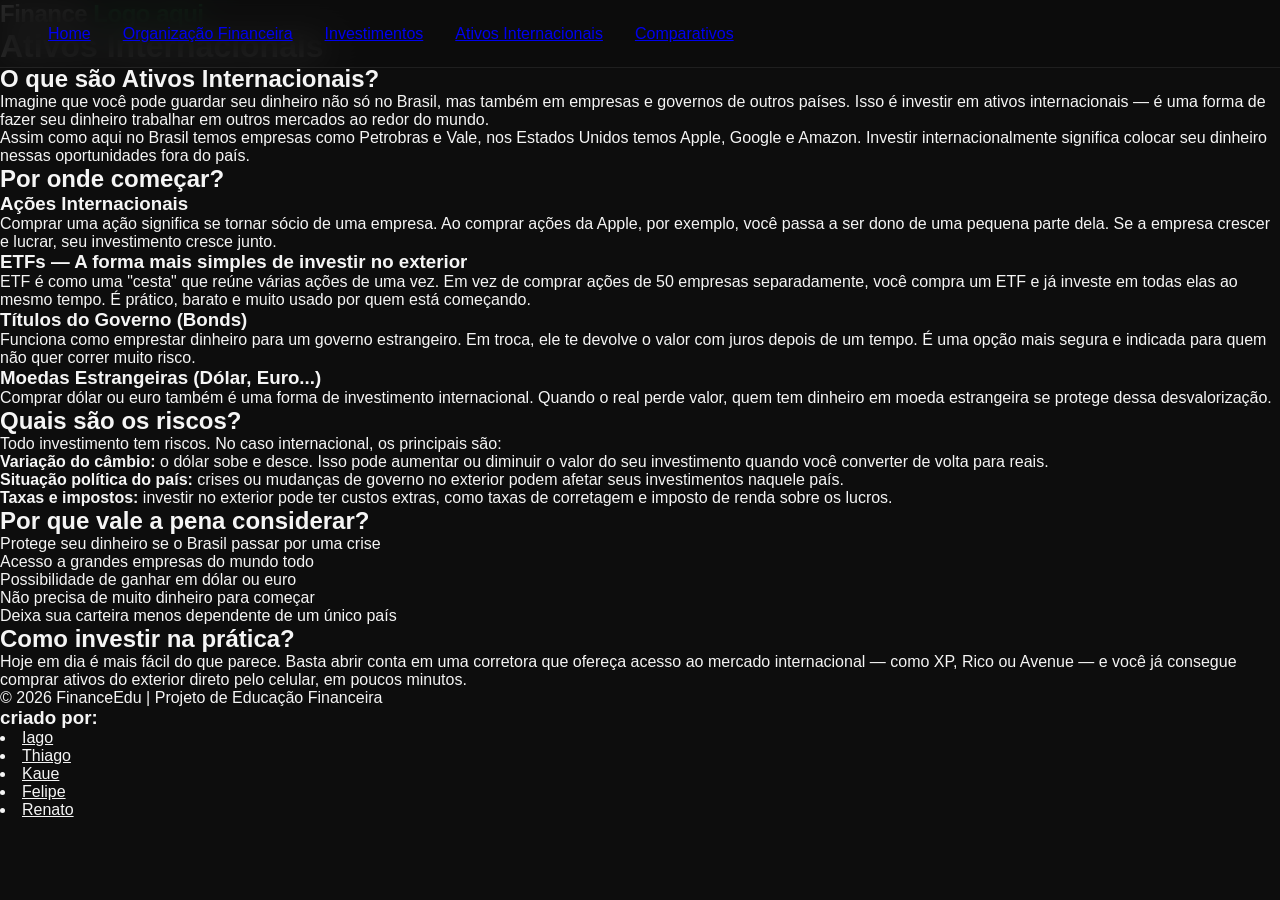
==== pages/ativos-internacionais.html @ 4de84f8c "Assuntos ativos internacionais" ====
<!DOCTYPE html>
<html lang="en">
<head>
    <meta charset="UTF-8">
    <meta name="viewport" content="width=device-width, initial-scale=1.0">
    <title>Ativos Internacionais</title>
    <link rel="stylesheet" href="../assets/css/styles.css">
</head>
<body>
    <header>
        <div class="logo">
            Finance<span> Logo aqui</span>
        </div>
        <nav class="navbar">
            <a href="/">Home </a>
            <a href="../pages/organizacao-financeira.html">
                Organização Financeira 
            </a>

            <a href="../pages/investimentos.html">
                Investimentos 
            </a>

            <a href="../pages/ativos-internacionais.html">
                Ativos Internacionais 
            </a>

            <a href="../pages/comparativos.html">
                Comparativos 
            </a>
        </nav>

    </header>
    <main>
       <main>
  <h1>Ativos Internacionais</h1>

  <section>
    <h2>O que são Ativos Internacionais?</h2>
    <p>
      Imagine que você pode guardar seu dinheiro não só no Brasil, mas também
      em empresas e governos de outros países. Isso é investir em ativos
      internacionais — é uma forma de fazer seu dinheiro trabalhar em outros
      mercados ao redor do mundo.
    </p>
    <p>
      Assim como aqui no Brasil temos empresas como Petrobras e Vale, nos
      Estados Unidos temos Apple, Google e Amazon. Investir internacionalmente
      significa colocar seu dinheiro nessas oportunidades fora do país.
    </p>
  </section>

  <section>
    <h2>Por onde começar?</h2>

    <h3>Ações Internacionais</h3>
    <p>
      Comprar uma ação significa se tornar sócio de uma empresa. Ao comprar
      ações da Apple, por exemplo, você passa a ser dono de uma pequena parte
      dela. Se a empresa crescer e lucrar, seu investimento cresce junto.
    </p>

    <h3>ETFs — A forma mais simples de investir no exterior</h3>
    <p>
      ETF é como uma "cesta" que reúne várias ações de uma vez. Em vez de
      comprar ações de 50 empresas separadamente, você compra um ETF e já
      investe em todas elas ao mesmo tempo. É prático, barato e muito usado
      por quem está começando.
    </p>

    <h3>Títulos do Governo (Bonds)</h3>
    <p>
      Funciona como emprestar dinheiro para um governo estrangeiro. Em troca,
      ele te devolve o valor com juros depois de um tempo. É uma opção mais
      segura e indicada para quem não quer correr muito risco.
    </p>

    <h3> Moedas Estrangeiras (Dólar, Euro...)</h3>
    <p>
      Comprar dólar ou euro também é uma forma de investimento internacional.
      Quando o real perde valor, quem tem dinheiro em moeda estrangeira se
      protege dessa desvalorização.
    </p>
  </section>

  <section>
    <h2>Quais são os riscos?</h2>
    <p>Todo investimento tem riscos. No caso internacional, os principais são:</p>
    <ul>
      <li>
        <strong>Variação do câmbio:</strong> o dólar sobe e desce. Isso pode
        aumentar ou diminuir o valor do seu investimento quando você converter
        de volta para reais.
      </li>
      <li>
        <strong>Situação política do país:</strong> crises ou mudanças de governo
        no exterior podem afetar seus investimentos naquele país.
      </li>
      <li>
        <strong>Taxas e impostos:</strong> investir no exterior pode ter custos
        extras, como taxas de corretagem e imposto de renda sobre os lucros.
      </li>
    </ul>
  </section>

  <section>
    <h2>Por que vale a pena considerar?</h2>
    <ul>
      <li>Protege seu dinheiro se o Brasil passar por uma crise</li>
      <li>Acesso a grandes empresas do mundo todo</li>
      <li>Possibilidade de ganhar em dólar ou euro</li>
      <li>Não precisa de muito dinheiro para começar</li>
      <li>Deixa sua carteira menos dependente de um único país</li>
    </ul>
  </section>

  <section>
    <h2>Como investir na prática?</h2>
    <p>
      Hoje em dia é mais fácil do que parece. Basta abrir conta em uma
      corretora que ofereça acesso ao mercado internacional — como XP, Rico
      ou Avenue — e você já consegue comprar ativos do exterior direto pelo
      celular, em poucos minutos.
    </p>
  </section>
</main>

    </main>
    <footer>
        <p>
            © 2026 FinanceEdu | Projeto de Educação Financeira
        </p>
        <h3>
            criado por:
        </h3>
        <u>
            <li>Iago</li>
            <li>Thiago</li>
            <li>Kaue</li>
            <li>Felipe</li>
            <li>Renato</li>
        </u>
    </footer>
</body>
</html>
---- assets/css/styles.css ----
/* ===== RESET & BASE ===== */
*, *::before, *::after {
    margin: 0;
    padding: 0;
    box-sizing: border-box;
}

:root {
    --green: #1DB954;
    --green-dark: #14a146;
    --green-dim: rgba(29,185,84,0.12);
    --bg: #0d0d0d;
    --bg-2: #111111;
    --bg-card: rgba(255,255,255,0.04);
    --border: rgba(255,255,255,0.08);
    --text: #f5f5f5;
    --text-muted: #888;
    --font-head: 'Syne', sans-serif;
    --font-body: 'DM Sans', sans-serif;
}

html { scroll-behavior: smooth; }

body {
    background-color: var(--bg);
    color: var(--text);
    font-family: var(--font-body);
    min-height: 100vh;
    overflow-x: hidden;
}

/* ===== NAVBAR ===== */
.navbar {
    position: fixed;
    top: 0; left: 0; right: 0;
    z-index: 100;
    display: flex;
    align-items: center;
    gap: 32px;
    padding: 0 48px;
    height: 68px;
    background: rgba(13,13,13,0.85);
    backdrop-filter: blur(16px);
    border-bottom: 1px solid var(--border);
}

.logo {
    font-family: var(--font-head);
    font-size: 1.5rem;
    font-weight: 800;
    color: #fff;
    text-decoration: none;
    letter-spacing: -0.5px;
    flex-shrink: 0;
}
.logo span { color: var(--green); }

.nav-links {
    display: flex;
    list-style: none;
    gap: 28px;
    flex: 1;
}
.nav-links a {
    color: var(--text-muted);
    text-decoration: none;
    font-size: 0.9rem;
    font-weight: 500;
    transition: color 0.2s;
}
.nav-links a:hover,
.nav-links a.active { color: #fff; }

.nav-cta {
    background: var(--green);
    color: #000;
    border: none;
    padding: 9px 22px;
    border-radius: 50px;
    font-family: var(--font-head);
    font-weight: 700;
    font-size: 0.85rem;
    cursor: pointer;
    transition: background 0.2s, transform 0.15s;
    flex-shrink: 0;
}
.nav-cta:hover { background: var(--green-dark); transform: scale(1.03); }

.hamburger {
    display: none;
    background: none;
    border: none;
    color: #fff;
    font-size: 1.4rem;
    cursor: pointer;
    margin-left: auto;
}

/* ===== HERO ===== */
.hero {
    min-height: 100vh;
    display: flex;
    align-items: center;
    gap: 64px;
    padding: 120px 64px 80px;
    position: relative;
    overflow: hidden;
}

.hero-bg {
    position: absolute;
    inset: 0;
    z-index: 0;
}

.grid-overlay {
    position: absolute;
    inset: 0;
    background-image:
        linear-gradient(rgba(29,185,84,0.04) 1px, transparent 1px),
        linear-gradient(90deg, rgba(29,185,84,0.04) 1px, transparent 1px);
    background-size: 60px 60px;
}

.glow {
    position: absolute;
    border-radius: 50%;
    filter: blur(100px);
    pointer-events: none;
}
.glow-1 {
    width: 600px; height: 600px;
    background: rgba(29,185,84,0.12);
    top: -100px; left: -100px;
}
.glow-2 {
    width: 500px; height: 500px;
    background: rgba(29,185,84,0.07);
    bottom: -150px; right: 0;
}

/* Left column */
.hero-left {
    flex: 1;
    max-width: 540px;
    position: relative;
    z-index: 1;
    animation: fadeUp 0.8s ease both;
}

.badge {
    display: inline-flex;
    align-items: center;
    gap: 8px;
    background: var(--green-dim);
    border: 1px solid rgba(29,185,84,0.25);
    color: var(--green);
    font-size: 0.8rem;
    font-weight: 600;
    padding: 6px 14px;
    border-radius: 50px;
    margin-bottom: 28px;
    letter-spacing: 0.3px;
}
.badge-dot {
    width: 7px; height: 7px;
    background: var(--green);
    border-radius: 50%;
    animation: pulse 2s infinite;
}
@keyframes pulse {
    0%, 100% { opacity: 1; transform: scale(1); }
    50% { opacity: 0.5; transform: scale(1.4); }
}

.hero-title {
    font-family: var(--font-head);
    font-size: clamp(2.8rem, 5vw, 4.2rem);
    font-weight: 800;
    line-height: 1.05;
    letter-spacing: -1.5px;
    color: #fff;
    margin-bottom: 22px;
}
.hero-title-accent {
    color: var(--green);
    position: relative;
}
.hero-title-accent::after {
    content: '';
    position: absolute;
    left: 0; bottom: -4px;
    width: 100%; height: 3px;
    background: var(--green);
    border-radius: 2px;
    opacity: 0.5;
}

.hero-sub {
    color: var(--text-muted);
    font-size: 1.05rem;
    line-height: 1.7;
    max-width: 440px;
    margin-bottom: 36px;
}

.hero-actions {
    display: flex;
    gap: 16px;
    align-items: center;
    flex-wrap: wrap;
    margin-bottom: 48px;
}

.btn-primary {
    background: var(--green);
    color: #000;
    border: none;
    padding: 14px 28px;
    border-radius: 50px;
    font-family: var(--font-head);
    font-weight: 700;
    font-size: 0.95rem;
    cursor: pointer;
    text-decoration: none;
    transition: background 0.2s, transform 0.15s, box-shadow 0.2s;
    box-shadow: 0 0 24px rgba(29,185,84,0.3);
}
.btn-primary:hover {
    background: var(--green-dark);
    transform: translateY(-2px);
    box-shadow: 0 0 36px rgba(29,185,84,0.45);
}

.btn-ghost {
    color: #fff;
    text-decoration: none;
    font-weight: 600;
    font-size: 0.95rem;
    padding: 14px 4px;
    border-bottom: 1px solid var(--border);
    transition: color 0.2s, border-color 0.2s;
}
.btn-ghost:hover { color: var(--green); border-color: var(--green); }

/* Stats */
.hero-stats {
    display: flex;
    align-items: center;
    gap: 24px;
}
.stat { display: flex; flex-direction: column; gap: 4px; }
.stat-number {
    font-family: var(--font-head);
    font-size: 1.5rem;
    font-weight: 800;
    color: #fff;
}
.stat-label {
    font-size: 0.78rem;
    color: var(--text-muted);
}
.stat-divider {
    width: 1px; height: 36px;
    background: var(--border);
}

/* Right column */
.hero-right {
    flex: 1;
    position: relative;
    z-index: 1;
    min-height: 480px;
    max-width: 520px;
}

/* Card styles moved to card.css */

/* ===== FOOTER ===== */
.footer {
    background: var(--bg);
    border-top: 1px solid var(--border);
    padding: 40px 64px;
}
.footer-inner {
    max-width: 1100px;
    margin: 0 auto;
    display: flex;
    align-items: center;
    justify-content: space-between;
    flex-wrap: wrap;
    gap: 24px;
}
.footer-brand { display: flex; flex-direction: column; gap: 6px; }
.footer-brand p { color: var(--text-muted); font-size: 0.85rem; }

.footer-team { display: flex; flex-direction: column; gap: 8px; align-items: flex-end; }
.footer-team-label { font-size: 0.8rem; color: var(--text-muted); }
.footer-avatars {
    display: flex;
    gap: 8px;
    flex-wrap: wrap;
    justify-content: flex-end;
}
.footer-avatars span {
    background: var(--bg-card);
    border: 1px solid var(--border);
    padding: 4px 12px;
    border-radius: 20px;
    font-size: 0.8rem;
    color: #ccc;
    transition: color 0.2s, border-color 0.2s;
}
.footer-avatars span:hover { color: var(--green); border-color: var(--green); }

/* ===== ANIMATION HELPERS ===== */
@keyframes fadeUp {
    from { opacity: 0; transform: translateY(32px); }
    to   { opacity: 1; transform: translateY(0); }
}

/* ===== RESPONSIVE ===== */
@media (max-width: 900px) {
    .hero {
        flex-direction: column;
        padding: 100px 28px 64px;
        gap: 48px;
    }
    .hero-left { max-width: 100%; }
    .hero-right {
        width: 100%;
        max-width: 100%;
        min-height: 340px;
    }
    .topics { padding: 64px 28px; }
    .footer { padding: 32px 28px; }
    .footer-inner { flex-direction: column; align-items: flex-start; }
    .footer-team { align-items: flex-start; }
    .footer-avatars { justify-content: flex-start; }
}

@media (max-width: 640px) {
    .navbar { padding: 0 20px; gap: 16px; }
    .nav-links { display: none; }
    .nav-cta { display: none; }
    .hamburger { display: block; }
    .hero-title { letter-spacing: -1px; }
    .hero-stats { flex-wrap: wrap; gap: 16px; }
    .stat-divider { display: none; }
    .hero-right { min-height: 420px; }
}
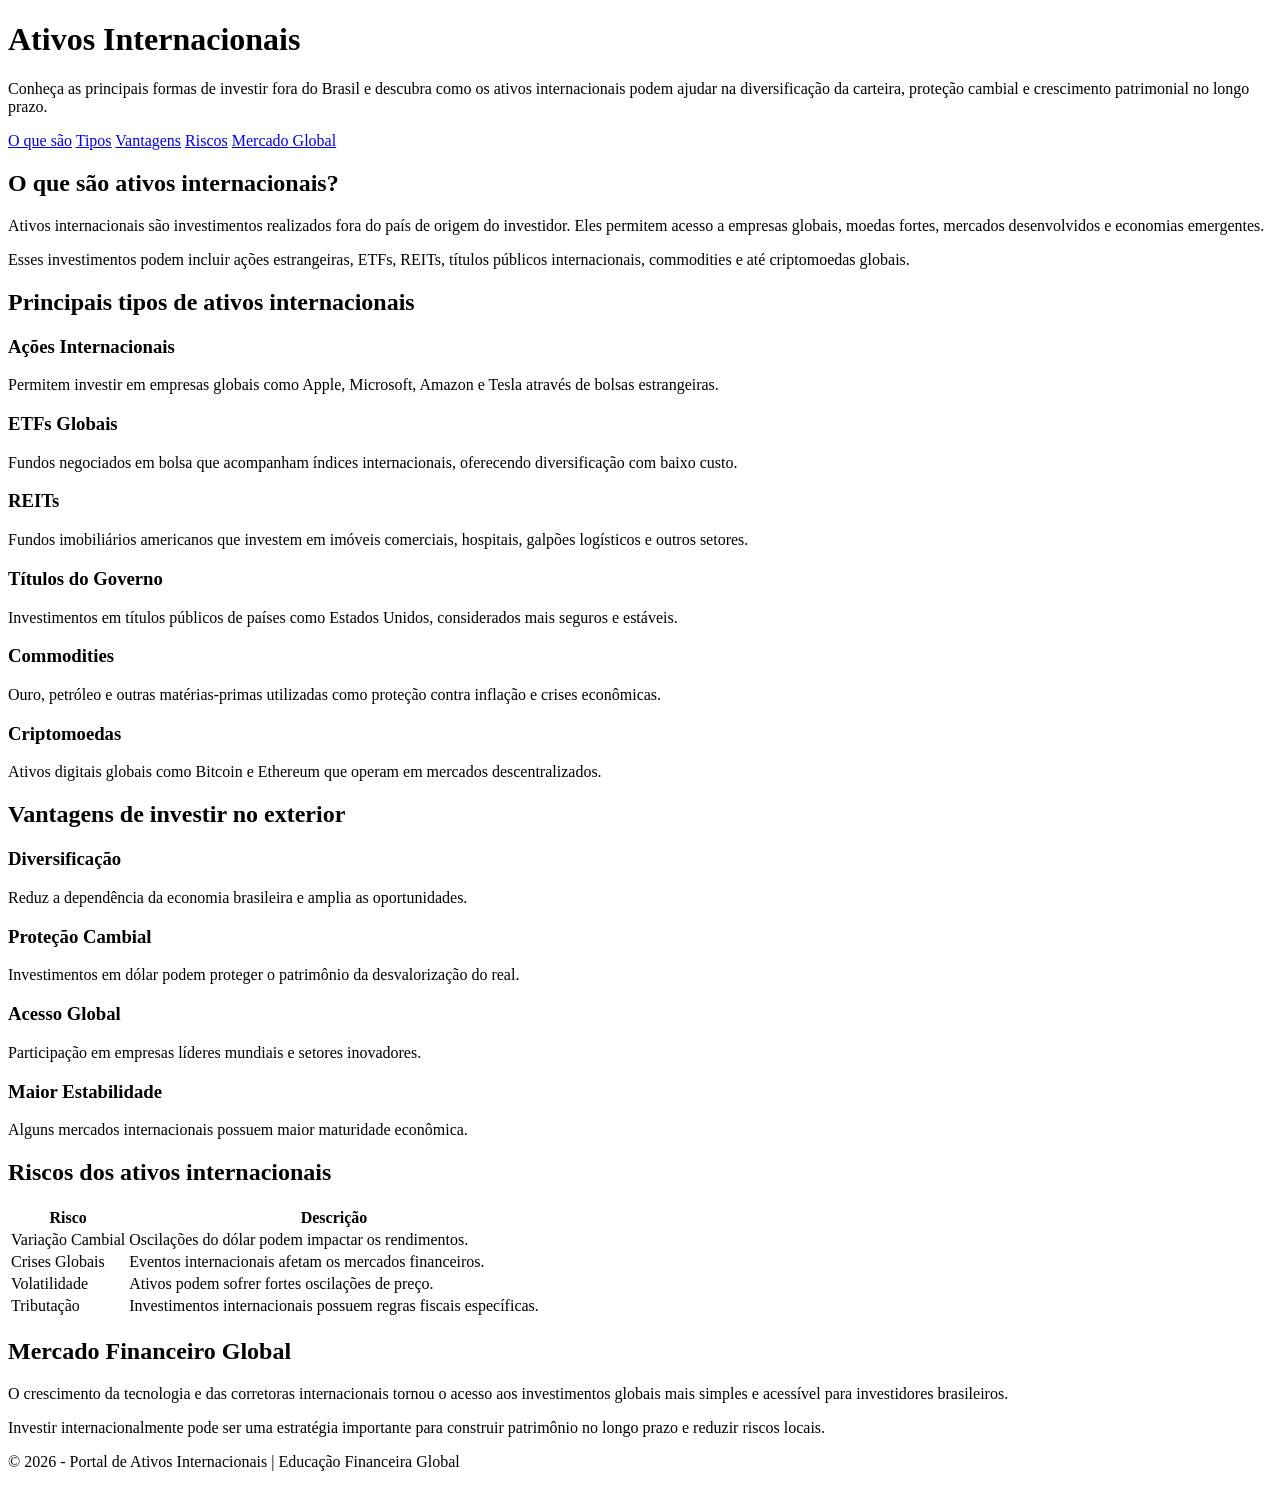
==== commit 38ce37e9: "add .gitignore e html da pagina de ativos" ====
--- a/pages/ativos-internacionais.html
+++ b/pages/ativos-internacionais.html
@@ -1,145 +1,201 @@
 <!DOCTYPE html>
-<html lang="en">
+<html lang="pt-BR">
 <head>
-    <meta charset="UTF-8">
-    <meta name="viewport" content="width=device-width, initial-scale=1.0">
-    <title>Ativos Internacionais</title>
-    <link rel="stylesheet" href="../assets/css/styles.css">
+  <meta charset="UTF-8" />
+  <meta name="viewport" content="width=device-width, initial-scale=1.0"/>
+  <title>Ativos Internacionais</title>
+
+  
 </head>
+
 <body>
-    <header>
-        <div class="logo">
-            Finance<span> Logo aqui</span>
-        </div>
-        <nav class="navbar">
-            <a href="/">Home </a>
-            <a href="../pages/organizacao-financeira.html">
-                Organização Financeira 
-            </a>
-
-            <a href="../pages/investimentos.html">
-                Investimentos 
-            </a>
-
-            <a href="../pages/ativos-internacionais.html">
-                Ativos Internacionais 
-            </a>
-
-            <a href="../pages/comparativos.html">
-                Comparativos 
-            </a>
-        </nav>
-
-    </header>
-    <main>
-       <main>
-  <h1>Ativos Internacionais</h1>
-
-  <section>
-    <h2>O que são Ativos Internacionais?</h2>
+
+  <header>
+    <h1>Ativos Internacionais</h1>
     <p>
-      Imagine que você pode guardar seu dinheiro não só no Brasil, mas também
-      em empresas e governos de outros países. Isso é investir em ativos
-      internacionais — é uma forma de fazer seu dinheiro trabalhar em outros
-      mercados ao redor do mundo.
+      Conheça as principais formas de investir fora do Brasil e descubra como
+      os ativos internacionais podem ajudar na diversificação da carteira,
+      proteção cambial e crescimento patrimonial no longo prazo.
     </p>
+  </header>
+
+  <nav>
+    <a href="#oquee">O que são</a>
+    <a href="#tipos">Tipos</a>
+    <a href="#vantagens">Vantagens</a>
+    <a href="#riscos">Riscos</a>
+    <a href="#mercado">Mercado Global</a>
+  </nav>
+
+  <main class="container">
+
+    <section id="oquee">
+      <h2 class="section-title">O que são ativos internacionais?</h2>
+
+      <p>
+        Ativos internacionais são investimentos realizados fora do país de origem
+        do investidor. Eles permitem acesso a empresas globais, moedas fortes,
+        mercados desenvolvidos e economias emergentes.
+      </p>
+
+      <p style="margin-top:15px;">
+        Esses investimentos podem incluir ações estrangeiras, ETFs, REITs,
+        títulos públicos internacionais, commodities e até criptomoedas globais.
+      </p>
+    </section>
+
+    <section id="tipos">
+      <h2 class="section-title">Principais tipos de ativos internacionais</h2>
+
+      <div class="cards">
+
+        <div class="card">
+          <h3>Ações Internacionais</h3>
+          <p>
+            Permitem investir em empresas globais como Apple, Microsoft,
+            Amazon e Tesla através de bolsas estrangeiras.
+          </p>
+        </div>
+
+        <div class="card">
+          <h3>ETFs Globais</h3>
+          <p>
+            Fundos negociados em bolsa que acompanham índices internacionais,
+            oferecendo diversificação com baixo custo.
+          </p>
+        </div>
+
+        <div class="card">
+          <h3>REITs</h3>
+          <p>
+            Fundos imobiliários americanos que investem em imóveis comerciais,
+            hospitais, galpões logísticos e outros setores.
+          </p>
+        </div>
+
+        <div class="card">
+          <h3>Títulos do Governo</h3>
+          <p>
+            Investimentos em títulos públicos de países como Estados Unidos,
+            considerados mais seguros e estáveis.
+          </p>
+        </div>
+
+        <div class="card">
+          <h3>Commodities</h3>
+          <p>
+            Ouro, petróleo e outras matérias-primas utilizadas como proteção
+            contra inflação e crises econômicas.
+          </p>
+        </div>
+
+        <div class="card">
+          <h3>Criptomoedas</h3>
+          <p>
+            Ativos digitais globais como Bitcoin e Ethereum que operam em
+            mercados descentralizados.
+          </p>
+        </div>
+
+      </div>
+    </section>
+
+    <section id="vantagens">
+      <h2 class="section-title">Vantagens de investir no exterior</h2>
+
+      <div class="cards">
+
+        <div class="card">
+          <h3>Diversificação</h3>
+          <p>
+            Reduz a dependência da economia brasileira e amplia as oportunidades.
+          </p>
+        </div>
+
+        <div class="card">
+          <h3>Proteção Cambial</h3>
+          <p>
+            Investimentos em dólar podem proteger o patrimônio da desvalorização do real.
+          </p>
+        </div>
+
+        <div class="card">
+          <h3>Acesso Global</h3>
+          <p>
+            Participação em empresas líderes mundiais e setores inovadores.
+          </p>
+        </div>
+
+        <div class="card">
+          <h3>Maior Estabilidade</h3>
+          <p>
+            Alguns mercados internacionais possuem maior maturidade econômica.
+          </p>
+        </div>
+
+      </div>
+    </section>
+
+    <section id="riscos">
+      <h2 class="section-title">Riscos dos ativos internacionais</h2>
+
+      <table>
+        <thead>
+          <tr>
+            <th>Risco</th>
+            <th>Descrição</th>
+          </tr>
+        </thead>
+
+        <tbody>
+          <tr>
+            <td>Variação Cambial</td>
+            <td>Oscilações do dólar podem impactar os rendimentos.</td>
+          </tr>
+
+          <tr>
+            <td>Crises Globais</td>
+            <td>Eventos internacionais afetam os mercados financeiros.</td>
+          </tr>
+
+          <tr>
+            <td>Volatilidade</td>
+            <td>Ativos podem sofrer fortes oscilações de preço.</td>
+          </tr>
+
+          <tr>
+            <td>Tributação</td>
+            <td>Investimentos internacionais possuem regras fiscais específicas.</td>
+          </tr>
+        </tbody>
+
+      </table>
+    </section>
+
+    <section id="mercado">
+      <div class="banner">
+        <h2>Mercado Financeiro Global</h2>
+
+        <p>
+          O crescimento da tecnologia e das corretoras internacionais tornou
+          o acesso aos investimentos globais mais simples e acessível para
+          investidores brasileiros.
+        </p>
+
+        <p style="margin-top:15px;">
+          Investir internacionalmente pode ser uma estratégia importante para
+          construir patrimônio no longo prazo e reduzir riscos locais.
+        </p>
+      </div>
+    </section>
+
+  </main>
+
+  <footer>
     <p>
-      Assim como aqui no Brasil temos empresas como Petrobras e Vale, nos
-      Estados Unidos temos Apple, Google e Amazon. Investir internacionalmente
-      significa colocar seu dinheiro nessas oportunidades fora do país.
+      © 2026 - Portal de Ativos Internacionais | Educação Financeira Global
     </p>
-  </section>
-
-  <section>
-    <h2>Por onde começar?</h2>
-
-    <h3>Ações Internacionais</h3>
-    <p>
-      Comprar uma ação significa se tornar sócio de uma empresa. Ao comprar
-      ações da Apple, por exemplo, você passa a ser dono de uma pequena parte
-      dela. Se a empresa crescer e lucrar, seu investimento cresce junto.
-    </p>
-
-    <h3>ETFs — A forma mais simples de investir no exterior</h3>
-    <p>
-      ETF é como uma "cesta" que reúne várias ações de uma vez. Em vez de
-      comprar ações de 50 empresas separadamente, você compra um ETF e já
-      investe em todas elas ao mesmo tempo. É prático, barato e muito usado
-      por quem está começando.
-    </p>
-
-    <h3>Títulos do Governo (Bonds)</h3>
-    <p>
-      Funciona como emprestar dinheiro para um governo estrangeiro. Em troca,
-      ele te devolve o valor com juros depois de um tempo. É uma opção mais
-      segura e indicada para quem não quer correr muito risco.
-    </p>
-
-    <h3> Moedas Estrangeiras (Dólar, Euro...)</h3>
-    <p>
-      Comprar dólar ou euro também é uma forma de investimento internacional.
-      Quando o real perde valor, quem tem dinheiro em moeda estrangeira se
-      protege dessa desvalorização.
-    </p>
-  </section>
-
-  <section>
-    <h2>Quais são os riscos?</h2>
-    <p>Todo investimento tem riscos. No caso internacional, os principais são:</p>
-    <ul>
-      <li>
-        <strong>Variação do câmbio:</strong> o dólar sobe e desce. Isso pode
-        aumentar ou diminuir o valor do seu investimento quando você converter
-        de volta para reais.
-      </li>
-      <li>
-        <strong>Situação política do país:</strong> crises ou mudanças de governo
-        no exterior podem afetar seus investimentos naquele país.
-      </li>
-      <li>
-        <strong>Taxas e impostos:</strong> investir no exterior pode ter custos
-        extras, como taxas de corretagem e imposto de renda sobre os lucros.
-      </li>
-    </ul>
-  </section>
-
-  <section>
-    <h2>Por que vale a pena considerar?</h2>
-    <ul>
-      <li>Protege seu dinheiro se o Brasil passar por uma crise</li>
-      <li>Acesso a grandes empresas do mundo todo</li>
-      <li>Possibilidade de ganhar em dólar ou euro</li>
-      <li>Não precisa de muito dinheiro para começar</li>
-      <li>Deixa sua carteira menos dependente de um único país</li>
-    </ul>
-  </section>
-
-  <section>
-    <h2>Como investir na prática?</h2>
-    <p>
-      Hoje em dia é mais fácil do que parece. Basta abrir conta em uma
-      corretora que ofereça acesso ao mercado internacional — como XP, Rico
-      ou Avenue — e você já consegue comprar ativos do exterior direto pelo
-      celular, em poucos minutos.
-    </p>
-  </section>
-</main>
-
-    </main>
-    <footer>
-        <p>
-            © 2026 FinanceEdu | Projeto de Educação Financeira
-        </p>
-        <h3>
-            criado por:
-        </h3>
-        <u>
-            <li>Iago</li>
-            <li>Thiago</li>
-            <li>Kaue</li>
-            <li>Felipe</li>
-            <li>Renato</li>
-        </u>
-    </footer>
+  </footer>
+
 </body>
 </html>
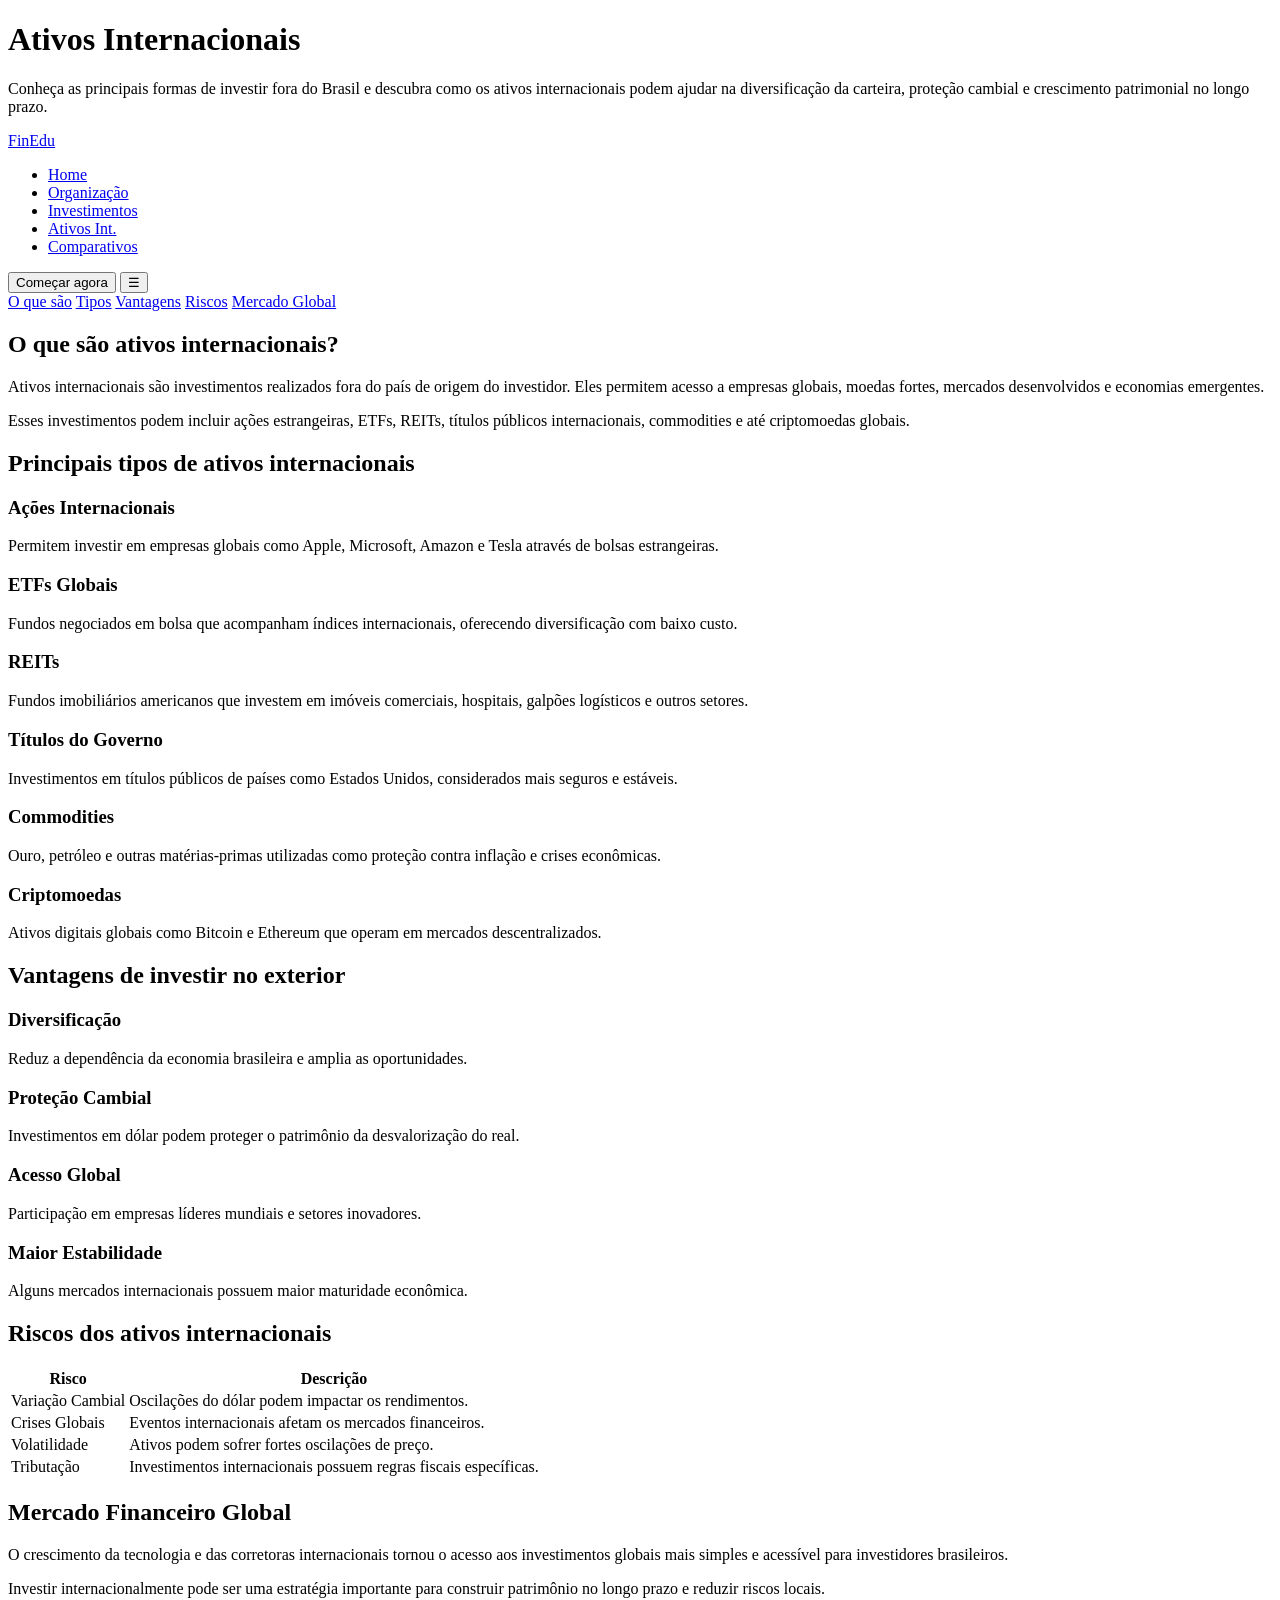
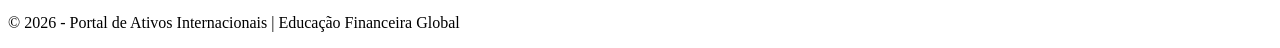
==== commit 352e0df4: "colocando os menus" ====
--- a/pages/ativos-internacionais.html
+++ b/pages/ativos-internacionais.html
@@ -17,6 +17,18 @@
       os ativos internacionais podem ajudar na diversificação da carteira,
       proteção cambial e crescimento patrimonial no longo prazo.
     </p>
+    <nav class="navbar">
+        <a href="index.html" class="logo">Fin<span>Edu</span></a>
+        <ul class="nav-links">
+            <li><a href="index.html" class="active">Home</a></li>
+            <li><a href="pages/organizacao-financeira.html">Organização</a></li>
+            <li><a href="pages/investimentos.html">Investimentos</a></li>
+            <li><a href="pages/ativos-internacionais.html">Ativos Int.</a></li>
+            <li><a href="pages/comparativos.html">Comparativos</a></li>
+        </ul>
+        <button class="nav-cta">Começar agora</button>
+        <button class="hamburger" id="hamburger">&#9776;</button>
+    </nav>
   </header>
 
   <nav>
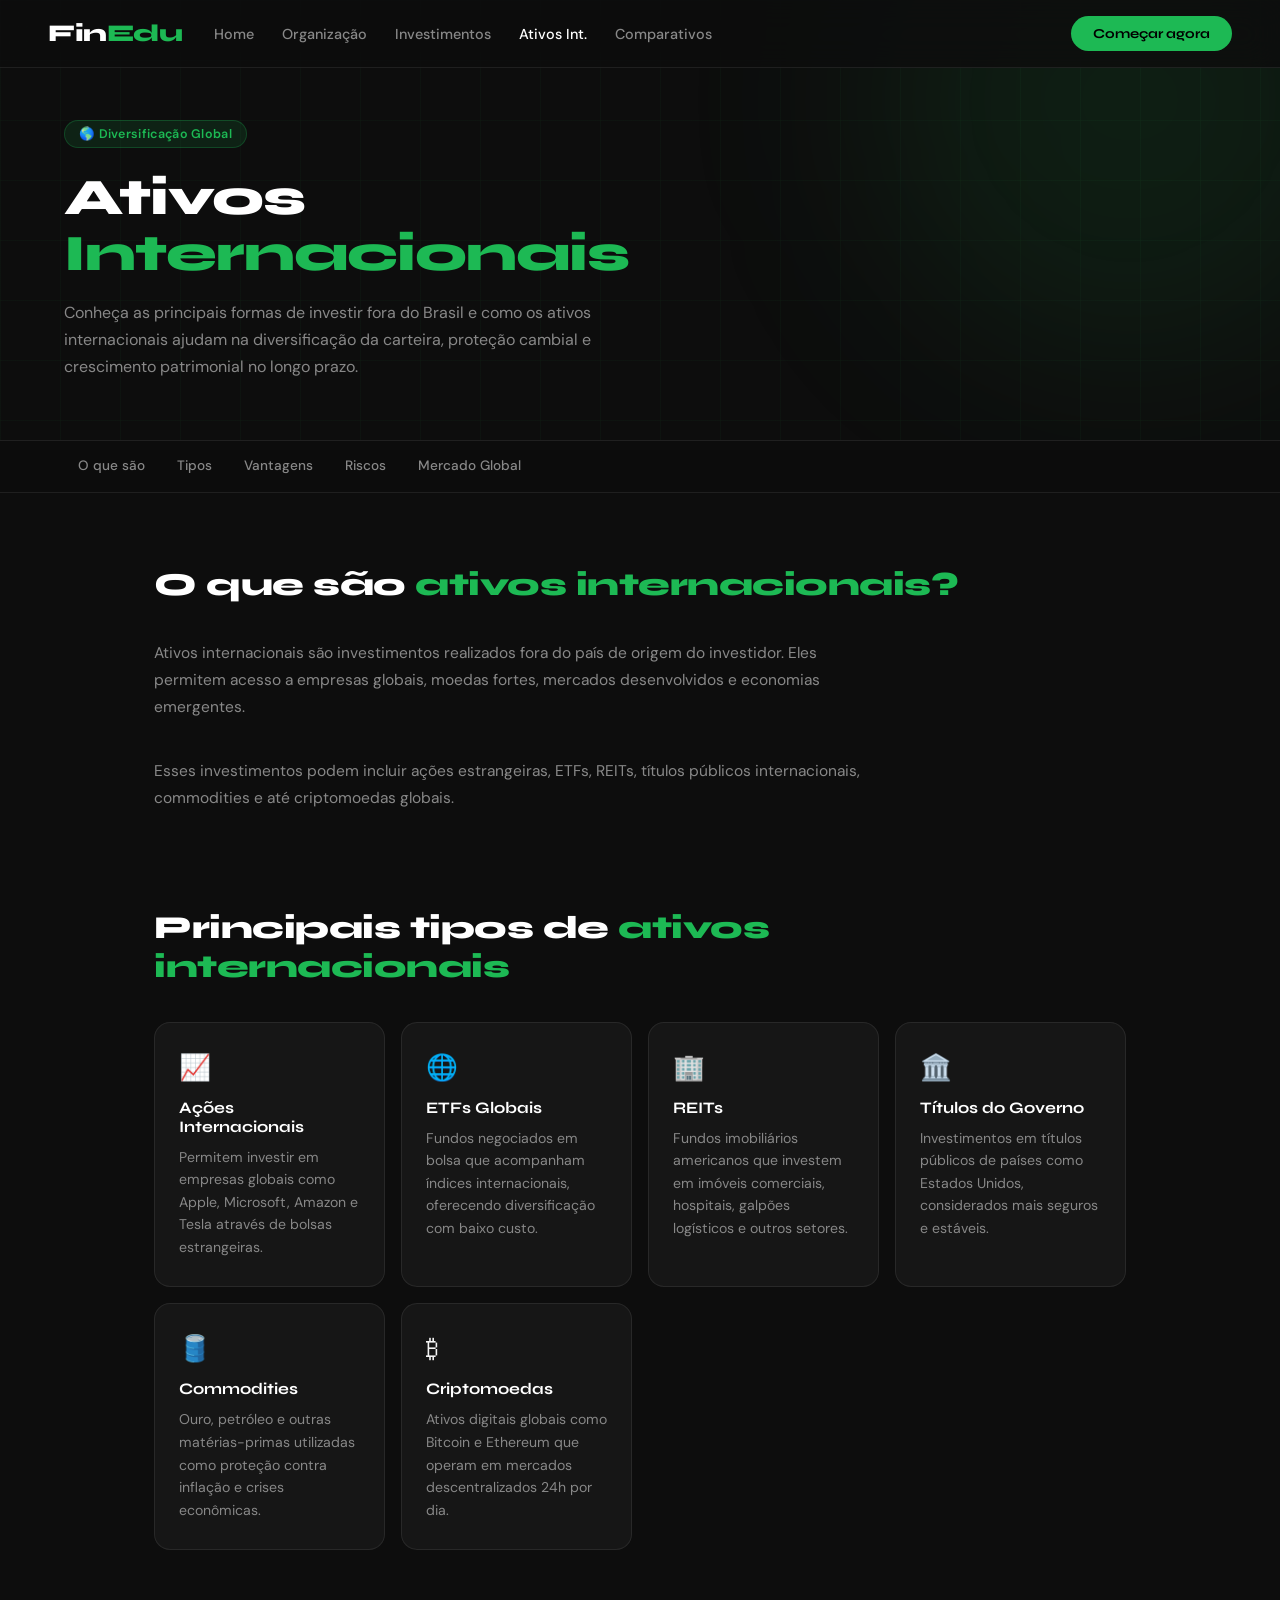
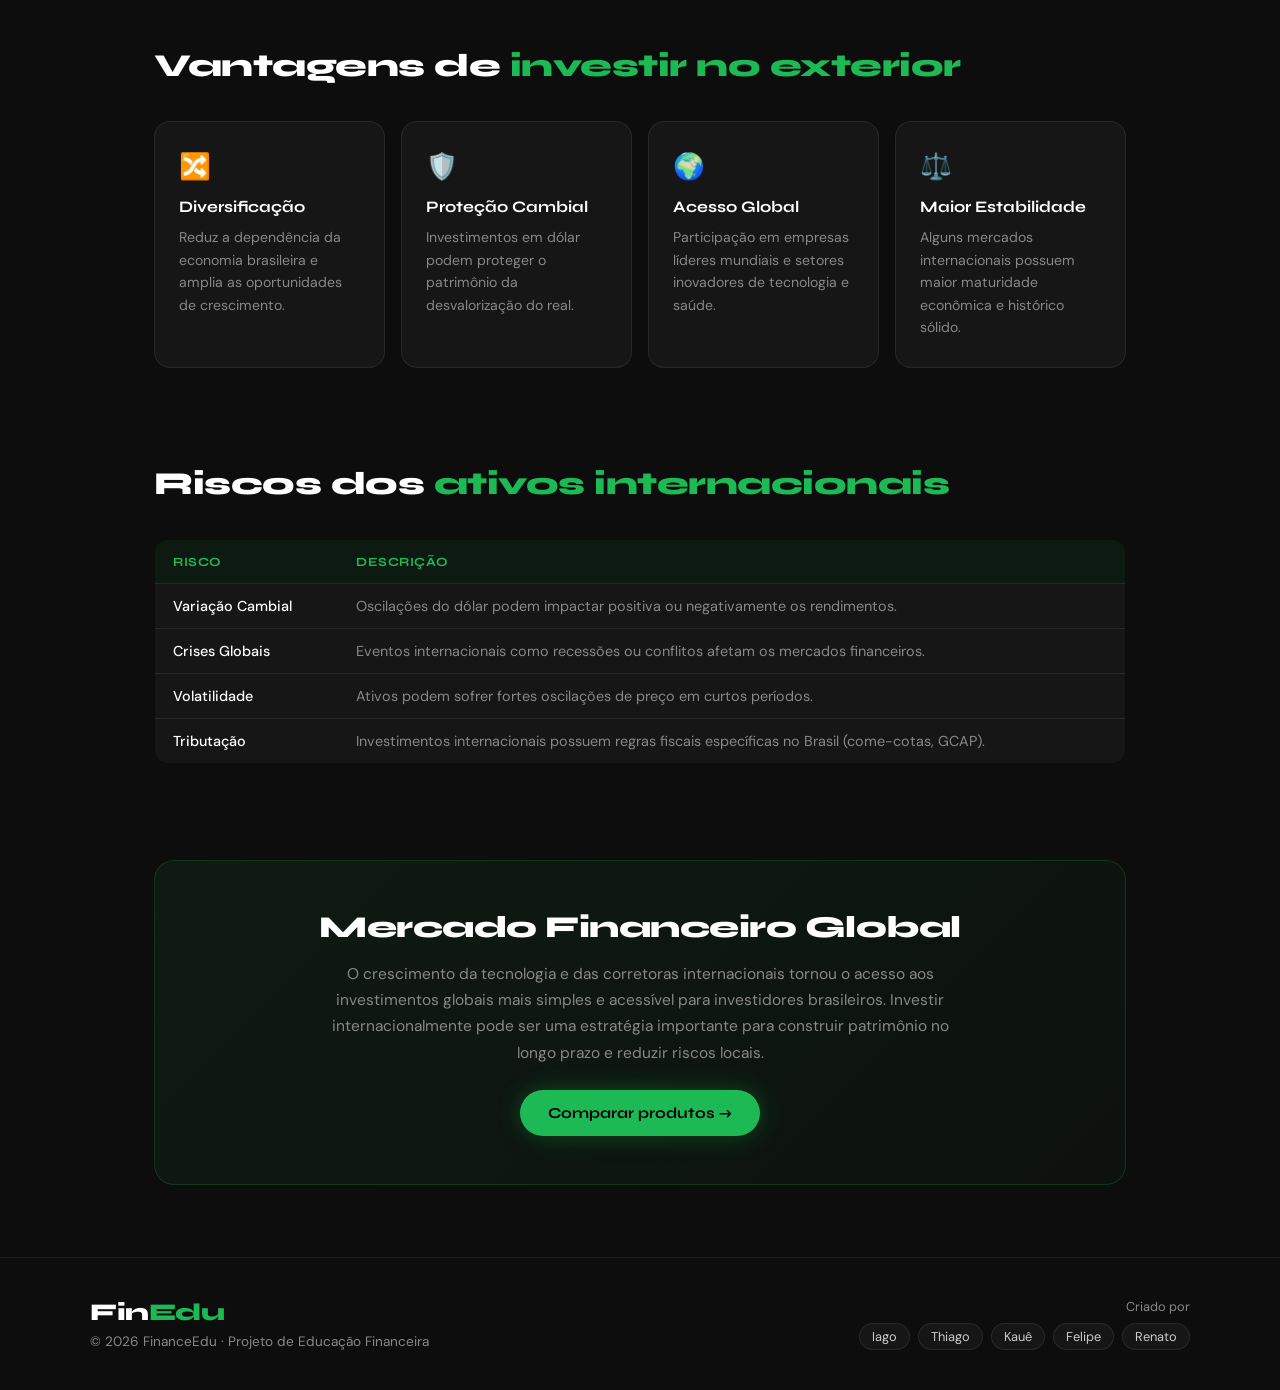
==== commit 68747ff6: "Atualização final" ====
--- a/pages/ativos-internacionais.html
+++ b/pages/ativos-internacionais.html
@@ -1,37 +1,41 @@
 <!DOCTYPE html>
 <html lang="pt-BR">
 <head>
-  <meta charset="UTF-8" />
-  <meta name="viewport" content="width=device-width, initial-scale=1.0"/>
-  <title>Ativos Internacionais</title>
-
-  
+  <meta charset="UTF-8">
+  <meta name="viewport" content="width=device-width, initial-scale=1.0">
+  <title>Ativos Internacionais — FinEdu</title>
+  <link rel="preconnect" href="https://fonts.googleapis.com">
+  <link rel="preconnect" href="https://fonts.gstatic.com" crossorigin>
+  <link href="https://fonts.googleapis.com/css2?family=Syne:wght@400;600;700;800&family=DM+Sans:wght@300;400;500&display=swap" rel="stylesheet">
+  <link rel="stylesheet" href="../assets/css/styles.css">
+  <link rel="stylesheet" href="../assets/css/pages.css">
 </head>
-
 <body>
 
-  <header>
-    <h1>Ativos Internacionais</h1>
-    <p>
-      Conheça as principais formas de investir fora do Brasil e descubra como
-      os ativos internacionais podem ajudar na diversificação da carteira,
-      proteção cambial e crescimento patrimonial no longo prazo.
-    </p>
-    <nav class="navbar">
-        <a href="index.html" class="logo">Fin<span>Edu</span></a>
-        <ul class="nav-links">
-            <li><a href="index.html" class="active">Home</a></li>
-            <li><a href="pages/organizacao-financeira.html">Organização</a></li>
-            <li><a href="pages/investimentos.html">Investimentos</a></li>
-            <li><a href="pages/ativos-internacionais.html">Ativos Int.</a></li>
-            <li><a href="pages/comparativos.html">Comparativos</a></li>
-        </ul>
-        <button class="nav-cta">Começar agora</button>
-        <button class="hamburger" id="hamburger">&#9776;</button>
-    </nav>
+  <nav class="navbar">
+    <a href="../index.html" class="logo">Fin<span>Edu</span></a>
+    <ul class="nav-links">
+      <li><a href="../index.html">Home</a></li>
+      <li><a href="organizacao-financeira.html">Organização</a></li>
+      <li><a href="investimentos.html">Investimentos</a></li>
+      <li><a href="ativos-internacionais.html" class="active">Ativos Int.</a></li>
+      <li><a href="comparativos.html">Comparativos</a></li>
+    </ul>
+    <button class="nav-cta">Começar agora</button>
+    <button class="hamburger" id="hamburger">&#9776;</button>
+  </nav>
+
+  <header class="page-hero">
+    <div class="page-hero-bg"></div>
+    <div class="page-hero-glow"></div>
+    <div class="page-hero-content">
+      <span class="badge">🌎 Diversificação Global</span>
+      <h1>Ativos<br><span>Internacionais</span></h1>
+      <p>Conheça as principais formas de investir fora do Brasil e como os ativos internacionais ajudam na diversificação da carteira, proteção cambial e crescimento patrimonial no longo prazo.</p>
+    </div>
   </header>
 
-  <nav>
+  <nav class="anchor-nav">
     <a href="#oquee">O que são</a>
     <a href="#tipos">Tipos</a>
     <a href="#vantagens">Vantagens</a>
@@ -39,175 +43,133 @@
     <a href="#mercado">Mercado Global</a>
   </nav>
 
-  <main class="container">
+  <main class="page-container">
 
-    <section id="oquee">
-      <h2 class="section-title">O que são ativos internacionais?</h2>
-
-      <p>
-        Ativos internacionais são investimentos realizados fora do país de origem
-        do investidor. Eles permitem acesso a empresas globais, moedas fortes,
-        mercados desenvolvidos e economias emergentes.
-      </p>
-
-      <p style="margin-top:15px;">
-        Esses investimentos podem incluir ações estrangeiras, ETFs, REITs,
-        títulos públicos internacionais, commodities e até criptomoedas globais.
-      </p>
+    <section class="page-section" id="oquee">
+      <h2>O que são <span>ativos internacionais?</span></h2>
+      <p>Ativos internacionais são investimentos realizados fora do país de origem do investidor. Eles permitem acesso a empresas globais, moedas fortes, mercados desenvolvidos e economias emergentes.</p>
+      <p>Esses investimentos podem incluir ações estrangeiras, ETFs, REITs, títulos públicos internacionais, commodities e até criptomoedas globais.</p>
     </section>
 
-    <section id="tipos">
-      <h2 class="section-title">Principais tipos de ativos internacionais</h2>
-
-      <div class="cards">
-
-        <div class="card">
+    <section class="page-section" id="tipos">
+      <h2>Principais tipos de <span>ativos internacionais</span></h2>
+      <div class="cards-grid">
+        <div class="info-card">
+          <div class="info-card-icon">📈</div>
           <h3>Ações Internacionais</h3>
-          <p>
-            Permitem investir em empresas globais como Apple, Microsoft,
-            Amazon e Tesla através de bolsas estrangeiras.
-          </p>
+          <p>Permitem investir em empresas globais como Apple, Microsoft, Amazon e Tesla através de bolsas estrangeiras.</p>
         </div>
-
-        <div class="card">
+        <div class="info-card">
+          <div class="info-card-icon">🌐</div>
           <h3>ETFs Globais</h3>
-          <p>
-            Fundos negociados em bolsa que acompanham índices internacionais,
-            oferecendo diversificação com baixo custo.
-          </p>
+          <p>Fundos negociados em bolsa que acompanham índices internacionais, oferecendo diversificação com baixo custo.</p>
         </div>
-
-        <div class="card">
+        <div class="info-card">
+          <div class="info-card-icon">🏢</div>
           <h3>REITs</h3>
-          <p>
-            Fundos imobiliários americanos que investem em imóveis comerciais,
-            hospitais, galpões logísticos e outros setores.
-          </p>
+          <p>Fundos imobiliários americanos que investem em imóveis comerciais, hospitais, galpões logísticos e outros setores.</p>
         </div>
-
-        <div class="card">
+        <div class="info-card">
+          <div class="info-card-icon">🏛️</div>
           <h3>Títulos do Governo</h3>
-          <p>
-            Investimentos em títulos públicos de países como Estados Unidos,
-            considerados mais seguros e estáveis.
-          </p>
+          <p>Investimentos em títulos públicos de países como Estados Unidos, considerados mais seguros e estáveis.</p>
         </div>
-
-        <div class="card">
+        <div class="info-card">
+          <div class="info-card-icon">🛢️</div>
           <h3>Commodities</h3>
-          <p>
-            Ouro, petróleo e outras matérias-primas utilizadas como proteção
-            contra inflação e crises econômicas.
-          </p>
+          <p>Ouro, petróleo e outras matérias-primas utilizadas como proteção contra inflação e crises econômicas.</p>
         </div>
-
-        <div class="card">
+        <div class="info-card">
+          <div class="info-card-icon">₿</div>
           <h3>Criptomoedas</h3>
-          <p>
-            Ativos digitais globais como Bitcoin e Ethereum que operam em
-            mercados descentralizados.
-          </p>
+          <p>Ativos digitais globais como Bitcoin e Ethereum que operam em mercados descentralizados 24h por dia.</p>
         </div>
-
       </div>
     </section>
 
-    <section id="vantagens">
-      <h2 class="section-title">Vantagens de investir no exterior</h2>
-
-      <div class="cards">
-
-        <div class="card">
+    <section class="page-section" id="vantagens">
+      <h2>Vantagens de <span>investir no exterior</span></h2>
+      <div class="cards-grid">
+        <div class="info-card">
+          <div class="info-card-icon">🔀</div>
           <h3>Diversificação</h3>
-          <p>
-            Reduz a dependência da economia brasileira e amplia as oportunidades.
-          </p>
+          <p>Reduz a dependência da economia brasileira e amplia as oportunidades de crescimento.</p>
         </div>
-
-        <div class="card">
+        <div class="info-card">
+          <div class="info-card-icon">🛡️</div>
           <h3>Proteção Cambial</h3>
-          <p>
-            Investimentos em dólar podem proteger o patrimônio da desvalorização do real.
-          </p>
+          <p>Investimentos em dólar podem proteger o patrimônio da desvalorização do real.</p>
         </div>
-
-        <div class="card">
+        <div class="info-card">
+          <div class="info-card-icon">🌍</div>
           <h3>Acesso Global</h3>
-          <p>
-            Participação em empresas líderes mundiais e setores inovadores.
-          </p>
+          <p>Participação em empresas líderes mundiais e setores inovadores de tecnologia e saúde.</p>
         </div>
-
-        <div class="card">
+        <div class="info-card">
+          <div class="info-card-icon">⚖️</div>
           <h3>Maior Estabilidade</h3>
-          <p>
-            Alguns mercados internacionais possuem maior maturidade econômica.
-          </p>
+          <p>Alguns mercados internacionais possuem maior maturidade econômica e histórico sólido.</p>
         </div>
-
       </div>
     </section>
 
-    <section id="riscos">
-      <h2 class="section-title">Riscos dos ativos internacionais</h2>
-
-      <table>
-        <thead>
-          <tr>
-            <th>Risco</th>
-            <th>Descrição</th>
-          </tr>
-        </thead>
-
-        <tbody>
-          <tr>
-            <td>Variação Cambial</td>
-            <td>Oscilações do dólar podem impactar os rendimentos.</td>
-          </tr>
-
-          <tr>
-            <td>Crises Globais</td>
-            <td>Eventos internacionais afetam os mercados financeiros.</td>
-          </tr>
-
-          <tr>
-            <td>Volatilidade</td>
-            <td>Ativos podem sofrer fortes oscilações de preço.</td>
-          </tr>
-
-          <tr>
-            <td>Tributação</td>
-            <td>Investimentos internacionais possuem regras fiscais específicas.</td>
-          </tr>
-        </tbody>
-
-      </table>
+    <section class="page-section" id="riscos">
+      <h2>Riscos dos <span>ativos internacionais</span></h2>
+      <div style="overflow-x:auto;">
+        <table class="styled-table">
+          <thead>
+            <tr>
+              <th>Risco</th>
+              <th>Descrição</th>
+            </tr>
+          </thead>
+          <tbody>
+            <tr>
+              <td>Variação Cambial</td>
+              <td>Oscilações do dólar podem impactar positiva ou negativamente os rendimentos.</td>
+            </tr>
+            <tr>
+              <td>Crises Globais</td>
+              <td>Eventos internacionais como recessões ou conflitos afetam os mercados financeiros.</td>
+            </tr>
+            <tr>
+              <td>Volatilidade</td>
+              <td>Ativos podem sofrer fortes oscilações de preço em curtos períodos.</td>
+            </tr>
+            <tr>
+              <td>Tributação</td>
+              <td>Investimentos internacionais possuem regras fiscais específicas no Brasil (come-cotas, GCAP).</td>
+            </tr>
+          </tbody>
+        </table>
+      </div>
     </section>
 
-    <section id="mercado">
-      <div class="banner">
+    <section class="page-section" id="mercado">
+      <div class="highlight-box">
         <h2>Mercado Financeiro Global</h2>
-
-        <p>
-          O crescimento da tecnologia e das corretoras internacionais tornou
-          o acesso aos investimentos globais mais simples e acessível para
-          investidores brasileiros.
-        </p>
-
-        <p style="margin-top:15px;">
-          Investir internacionalmente pode ser uma estratégia importante para
-          construir patrimônio no longo prazo e reduzir riscos locais.
-        </p>
+        <p>O crescimento da tecnologia e das corretoras internacionais tornou o acesso aos investimentos globais mais simples e acessível para investidores brasileiros. Investir internacionalmente pode ser uma estratégia importante para construir patrimônio no longo prazo e reduzir riscos locais.</p>
+        <a href="comparativos.html" class="btn-primary" style="margin-top:8px;">Comparar produtos →</a>
       </div>
     </section>
 
   </main>
 
-  <footer>
-    <p>
-      © 2026 - Portal de Ativos Internacionais | Educação Financeira Global
-    </p>
+  <footer class="footer">
+    <div class="footer-inner">
+      <div class="footer-brand">
+        <span class="logo">Fin<span>Edu</span></span>
+        <p>© 2026 FinanceEdu · Projeto de Educação Financeira</p>
+      </div>
+      <div class="footer-team">
+        <span class="footer-team-label">Criado por</span>
+        <div class="footer-avatars">
+          <span>Iago</span><span>Thiago</span><span>Kauê</span><span>Felipe</span><span>Renato</span>
+        </div>
+      </div>
+    </div>
   </footer>
 
+  <script src="../assets/js/scripts.js"></script>
 </body>
 </html>
--- a/assets/css/styles.css
+++ b/assets/css/styles.css
@@ -0,0 +1,379 @@
+/* ===== RESET & BASE ===== */
+*, *::before, *::after {
+    margin: 0;
+    padding: 0;
+    box-sizing: border-box;
+}
+
+:root {
+    --green: #1DB954;
+    --green-dark: #14a146;
+    --green-dim: rgba(29,185,84,0.12);
+    --bg: #0d0d0d;
+    --bg-2: #111111;
+    --bg-card: rgba(255,255,255,0.04);
+    --border: rgba(255,255,255,0.08);
+    --text: #f5f5f5;
+    --text-muted: #888;
+    --font-head: 'Syne', sans-serif;
+    --font-body: 'DM Sans', sans-serif;
+}
+
+html { scroll-behavior: smooth; }
+
+body {
+    background-color: var(--bg);
+    color: var(--text);
+    font-family: var(--font-body);
+    min-height: 100vh;
+    overflow-x: hidden;
+}
+
+/* ===== NAVBAR ===== */
+.navbar {
+    position: fixed;
+    top: 0; left: 0; right: 0;
+    z-index: 100;
+    display: flex;
+    align-items: center;
+    gap: 32px;
+    padding: 0 48px;
+    height: 68px;
+    background: rgba(13,13,13,0.85);
+    backdrop-filter: blur(16px);
+    border-bottom: 1px solid var(--border);
+}
+
+.logo {
+    font-family: var(--font-head);
+    font-size: 1.5rem;
+    font-weight: 800;
+    color: #fff;
+    text-decoration: none;
+    letter-spacing: -0.5px;
+    flex-shrink: 0;
+}
+.logo span { color: var(--green); }
+
+.nav-links {
+    display: flex;
+    list-style: none;
+    gap: 28px;
+    flex: 1;
+}
+.nav-links a {
+    color: var(--text-muted);
+    text-decoration: none;
+    font-size: 0.9rem;
+    font-weight: 500;
+    transition: color 0.2s;
+}
+.nav-links a:hover,
+.nav-links a.active { color: #fff; }
+
+.nav-cta {
+    background: var(--green);
+    color: #000;
+    border: none;
+    padding: 9px 22px;
+    border-radius: 50px;
+    font-family: var(--font-head);
+    font-weight: 700;
+    font-size: 0.85rem;
+    cursor: pointer;
+    transition: background 0.2s, transform 0.15s;
+    flex-shrink: 0;
+}
+.nav-cta:hover { background: var(--green-dark); transform: scale(1.03); }
+a.nav-cta { display: inline-flex; align-items: center; text-decoration: none; }
+
+.hamburger {
+    display: none;
+    background: none;
+    border: none;
+    color: #fff;
+    font-size: 1.4rem;
+    cursor: pointer;
+    margin-left: auto;
+}
+
+/* ===== HERO ===== */
+.hero {
+    min-height: 100vh;
+    display: flex;
+    align-items: center;
+    gap: 64px;
+    padding: 120px 64px 80px;
+    position: relative;
+    overflow: hidden;
+}
+
+.hero-bg {
+    position: absolute;
+    inset: 0;
+    z-index: 0;
+}
+
+.grid-overlay {
+    position: absolute;
+    inset: 0;
+    background-image:
+        linear-gradient(rgba(29,185,84,0.04) 1px, transparent 1px),
+        linear-gradient(90deg, rgba(29,185,84,0.04) 1px, transparent 1px);
+    background-size: 60px 60px;
+}
+
+.glow {
+    position: absolute;
+    border-radius: 50%;
+    filter: blur(100px);
+    pointer-events: none;
+}
+.glow-1 {
+    width: 600px; height: 600px;
+    background: rgba(29,185,84,0.12);
+    top: -100px; left: -100px;
+}
+.glow-2 {
+    width: 500px; height: 500px;
+    background: rgba(29,185,84,0.07);
+    bottom: -150px; right: 0;
+}
+
+/* Left column */
+.hero-left {
+    flex: 1;
+    max-width: 540px;
+    position: relative;
+    z-index: 1;
+    animation: fadeUp 0.8s ease both;
+}
+
+.badge {
+    display: inline-flex;
+    align-items: center;
+    gap: 8px;
+    background: var(--green-dim);
+    border: 1px solid rgba(29,185,84,0.25);
+    color: var(--green);
+    font-size: 0.8rem;
+    font-weight: 600;
+    padding: 6px 14px;
+    border-radius: 50px;
+    margin-bottom: 28px;
+    letter-spacing: 0.3px;
+}
+.badge-dot {
+    width: 7px; height: 7px;
+    background: var(--green);
+    border-radius: 50%;
+    animation: pulse 2s infinite;
+}
+@keyframes pulse {
+    0%, 100% { opacity: 1; transform: scale(1); }
+    50% { opacity: 0.5; transform: scale(1.4); }
+}
+
+.hero-title {
+    font-family: var(--font-head);
+    font-size: clamp(2.8rem, 5vw, 4.2rem);
+    font-weight: 800;
+    line-height: 1.05;
+    letter-spacing: -1.5px;
+    color: #fff;
+    margin-bottom: 22px;
+}
+.hero-title-accent {
+    color: var(--green);
+    position: relative;
+}
+.hero-title-accent::after {
+    content: '';
+    position: absolute;
+    left: 0; bottom: -4px;
+    width: 100%; height: 3px;
+    background: var(--green);
+    border-radius: 2px;
+    opacity: 0.5;
+}
+
+.hero-sub {
+    color: var(--text-muted);
+    font-size: 1.05rem;
+    line-height: 1.7;
+    max-width: 440px;
+    margin-bottom: 36px;
+}
+
+.hero-actions {
+    display: flex;
+    gap: 16px;
+    align-items: center;
+    flex-wrap: wrap;
+    margin-bottom: 48px;
+}
+
+.btn-primary {
+    background: var(--green);
+    color: #000;
+    border: none;
+    padding: 14px 28px;
+    border-radius: 50px;
+    font-family: var(--font-head);
+    font-weight: 700;
+    font-size: 0.95rem;
+    cursor: pointer;
+    text-decoration: none;
+    transition: background 0.2s, transform 0.15s, box-shadow 0.2s;
+    box-shadow: 0 0 24px rgba(29,185,84,0.3);
+}
+.btn-primary:hover {
+    background: var(--green-dark);
+    transform: translateY(-2px);
+    box-shadow: 0 0 36px rgba(29,185,84,0.45);
+}
+
+.btn-ghost {
+    color: #fff;
+    text-decoration: none;
+    font-weight: 600;
+    font-size: 0.95rem;
+    padding: 14px 4px;
+    border-bottom: 1px solid var(--border);
+    transition: color 0.2s, border-color 0.2s;
+}
+.btn-ghost:hover { color: var(--green); border-color: var(--green); }
+
+/* Stats */
+.hero-stats {
+    display: flex;
+    align-items: center;
+    gap: 24px;
+}
+.stat { display: flex; flex-direction: column; gap: 4px; }
+.stat-number {
+    font-family: var(--font-head);
+    font-size: 1.5rem;
+    font-weight: 800;
+    color: #fff;
+}
+.stat-label {
+    font-size: 0.78rem;
+    color: var(--text-muted);
+}
+.stat-divider {
+    width: 1px; height: 36px;
+    background: var(--border);
+}
+
+/* Right column */
+.hero-right {
+    flex: 1;
+    position: relative;
+    z-index: 1;
+    min-height: 480px;
+    max-width: 520px;
+}
+
+/* Card styles moved to card.css */
+
+/* ===== FOOTER ===== */
+.footer {
+    background: var(--bg);
+    border-top: 1px solid var(--border);
+    padding: 40px 64px;
+}
+.footer-inner {
+    max-width: 1100px;
+    margin: 0 auto;
+    display: flex;
+    align-items: center;
+    justify-content: space-between;
+    flex-wrap: wrap;
+    gap: 24px;
+}
+.footer-brand { display: flex; flex-direction: column; gap: 6px; }
+.footer-brand p { color: var(--text-muted); font-size: 0.85rem; }
+
+.footer-team { display: flex; flex-direction: column; gap: 8px; align-items: flex-end; }
+.footer-team-label { font-size: 0.8rem; color: var(--text-muted); }
+.footer-avatars {
+    display: flex;
+    gap: 8px;
+    flex-wrap: wrap;
+    justify-content: flex-end;
+}
+.footer-avatars span {
+    background: var(--bg-card);
+    border: 1px solid var(--border);
+    padding: 4px 12px;
+    border-radius: 20px;
+    font-size: 0.8rem;
+    color: #ccc;
+    transition: color 0.2s, border-color 0.2s;
+}
+.footer-avatars span:hover { color: var(--green); border-color: var(--green); }
+
+/* ===== ANIMATION HELPERS ===== */
+@keyframes fadeUp {
+    from { opacity: 0; transform: translateY(32px); }
+    to   { opacity: 1; transform: translateY(0); }
+}
+
+/* ===== RESPONSIVE ===== */
+@media (max-width: 900px) {
+    .hero {
+        flex-direction: column;
+        padding: 100px 28px 64px;
+        gap: 48px;
+    }
+    .hero-left { max-width: 100%; }
+    .hero-right {
+        width: 100%;
+        max-width: 100%;
+        min-height: 340px;
+    }
+    .topics { padding: 64px 28px; }
+    .footer { padding: 32px 28px; }
+    .footer-inner { flex-direction: column; align-items: flex-start; }
+    .footer-team { align-items: flex-start; }
+    .footer-avatars { justify-content: flex-start; }
+}
+
+@media (max-width: 640px) {
+    .navbar { padding: 0 20px; gap: 16px; }
+    .nav-links { display: none; }
+    .nav-cta { display: none; }
+    .hamburger { display: block; }
+
+    .nav-links.open {
+        display: flex;
+        flex-direction: column;
+        position: fixed;
+        top: 68px;
+        left: 0; right: 0;
+        background: rgba(13,13,13,0.97);
+        backdrop-filter: blur(16px);
+        border-bottom: 1px solid var(--border);
+        padding: 16px 20px 24px;
+        gap: 4px;
+        z-index: 99;
+        animation: slideDown 0.2s ease both;
+    }
+    .nav-links.open li { width: 100%; }
+    .nav-links.open a {
+        display: block;
+        padding: 12px 0;
+        font-size: 1rem;
+        border-bottom: 1px solid var(--border);
+    }
+    .nav-links.open li:last-child a { border-bottom: none; }
+    @keyframes slideDown {
+        from { opacity: 0; transform: translateY(-8px); }
+        to   { opacity: 1; transform: translateY(0); }
+    }
+    .hero-title { letter-spacing: -1px; }
+    .hero-stats { flex-wrap: wrap; gap: 16px; }
+    .stat-divider { display: none; }
+    .hero-right { min-height: 420px; }
+}
--- a/assets/css/pages.css
+++ b/assets/css/pages.css
@@ -0,0 +1,430 @@
+/* ===========================
+   PAGES.CSS — Páginas internas
+   =========================== */
+
+/* --- Page Hero (cabeçalho de cada página) --- */
+.page-hero {
+    padding: 120px 64px 60px;
+    position: relative;
+    overflow: hidden;
+    border-bottom: 1px solid var(--border);
+}
+.page-hero-bg {
+    position: absolute;
+    inset: 0;
+    z-index: 0;
+    background-image:
+        linear-gradient(rgba(29,185,84,0.035) 1px, transparent 1px),
+        linear-gradient(90deg, rgba(29,185,84,0.035) 1px, transparent 1px);
+    background-size: 60px 60px;
+}
+.page-hero-glow {
+    position: absolute;
+    width: 500px; height: 500px;
+    background: rgba(29,185,84,0.1);
+    border-radius: 50%;
+    filter: blur(100px);
+    top: -150px; right: -100px;
+    z-index: 0;
+}
+.page-hero-content {
+    position: relative;
+    z-index: 1;
+    max-width: 700px;
+    animation: fadeUp 0.7s ease both;
+}
+.page-hero-content .badge {
+    display: inline-flex;
+    align-items: center;
+    gap: 8px;
+    background: var(--green-dim);
+    border: 1px solid rgba(29,185,84,0.25);
+    color: var(--green);
+    font-size: 0.78rem;
+    font-weight: 600;
+    padding: 5px 14px;
+    border-radius: 50px;
+    margin-bottom: 22px;
+    letter-spacing: 0.3px;
+}
+.page-hero-content h1 {
+    font-family: var(--font-head);
+    font-size: clamp(2rem, 4vw, 3.2rem);
+    font-weight: 800;
+    line-height: 1.1;
+    letter-spacing: -1px;
+    color: #fff;
+    margin-bottom: 16px;
+}
+.page-hero-content h1 span { color: var(--green); }
+.page-hero-content p {
+    color: var(--text-muted);
+    font-size: 1rem;
+    line-height: 1.7;
+    max-width: 560px;
+}
+
+/* --- Âncora Nav (nav secundária) --- */
+.anchor-nav {
+    position: sticky;
+    top: 68px;
+    z-index: 90;
+    background: rgba(13,13,13,0.9);
+    backdrop-filter: blur(16px);
+    border-bottom: 1px solid var(--border);
+    padding: 0 64px;
+    display: flex;
+    gap: 4px;
+    overflow-x: auto;
+    scrollbar-width: none;
+}
+.anchor-nav::-webkit-scrollbar { display: none; }
+.anchor-nav a {
+    color: var(--text-muted);
+    text-decoration: none;
+    font-size: 0.85rem;
+    font-weight: 500;
+    padding: 16px 14px;
+    border-bottom: 2px solid transparent;
+    white-space: nowrap;
+    transition: color 0.2s, border-color 0.2s;
+    flex-shrink: 0;
+}
+.anchor-nav a:hover,
+.anchor-nav a.active {
+    color: #fff;
+    border-bottom-color: var(--green);
+}
+
+/* --- Page container --- */
+.page-container {
+    max-width: 1100px;
+    margin: 0 auto;
+    padding: 72px 64px;
+    display: flex;
+    flex-direction: column;
+    gap: 96px;
+}
+
+/* --- Section --- */
+.page-section {
+    display: flex;
+    flex-direction: column;
+    gap: 36px;
+    animation: fadeUp 0.6s ease both;
+}
+.page-section h2 {
+    font-family: var(--font-head);
+    font-size: clamp(1.5rem, 2.5vw, 2rem);
+    font-weight: 800;
+    letter-spacing: -0.5px;
+    color: #fff;
+}
+.page-section h2 span { color: var(--green); }
+.page-section > p {
+    color: var(--text-muted);
+    font-size: 0.97rem;
+    line-height: 1.75;
+    max-width: 720px;
+}
+
+/* --- Cards grid --- */
+.cards-grid {
+    display: grid;
+    grid-template-columns: repeat(auto-fit, minmax(220px, 1fr));
+    gap: 16px;
+}
+.info-card {
+    background: var(--bg-card);
+    border: 1px solid var(--border);
+    border-radius: 16px;
+    padding: 28px 24px;
+    display: flex;
+    flex-direction: column;
+    gap: 10px;
+    transition: border-color 0.25s, background 0.25s, transform 0.25s;
+}
+.info-card:hover {
+    border-color: rgba(29,185,84,0.35);
+    background: rgba(29,185,84,0.04);
+    transform: translateY(-3px);
+}
+.info-card-icon {
+    font-size: 1.6rem;
+    margin-bottom: 4px;
+}
+.info-card h3 {
+    font-family: var(--font-head);
+    font-size: 1rem;
+    font-weight: 700;
+    color: #fff;
+}
+.info-card p {
+    color: var(--text-muted);
+    font-size: 0.88rem;
+    line-height: 1.6;
+}
+
+/* --- Table --- */
+.styled-table {
+    width: 100%;
+    border-collapse: collapse;
+    font-size: 0.9rem;
+    border-radius: 14px;
+    overflow: hidden;
+    border: 1px solid var(--border);
+}
+.styled-table thead tr {
+    background: rgba(29,185,84,0.08);
+    border-bottom: 1px solid var(--border);
+}
+.styled-table th {
+    text-align: left;
+    padding: 14px 18px;
+    font-family: var(--font-head);
+    font-size: 0.78rem;
+    font-weight: 700;
+    color: var(--green);
+    text-transform: uppercase;
+    letter-spacing: 0.5px;
+    white-space: nowrap;
+}
+.styled-table td {
+    padding: 13px 18px;
+    color: var(--text-muted);
+    border-bottom: 1px solid var(--border);
+}
+.styled-table td:first-child { color: #fff; font-weight: 500; }
+.styled-table tbody tr:last-child td { border-bottom: none; }
+.styled-table tbody tr {
+    background: var(--bg-card);
+    transition: background 0.15s;
+}
+.styled-table tbody tr:hover { background: rgba(29,185,84,0.04); }
+
+/* --- Tips list --- */
+.tips-list {
+    display: flex;
+    flex-direction: column;
+    gap: 12px;
+}
+.tip-item {
+    display: flex;
+    align-items: flex-start;
+    gap: 14px;
+    background: var(--bg-card);
+    border: 1px solid var(--border);
+    border-radius: 12px;
+    padding: 16px 20px;
+    transition: border-color 0.2s;
+}
+.tip-item:hover { border-color: rgba(29,185,84,0.3); }
+.tip-dot {
+    width: 8px; height: 8px;
+    background: var(--green);
+    border-radius: 50%;
+    flex-shrink: 0;
+    margin-top: 6px;
+}
+.tip-item p {
+    color: var(--text-muted);
+    font-size: 0.93rem;
+    line-height: 1.6;
+}
+
+/* --- Highlight / CTA box --- */
+.highlight-box {
+    background: linear-gradient(135deg, rgba(29,185,84,0.08), rgba(29,185,84,0.03));
+    border: 1px solid rgba(29,185,84,0.2);
+    border-radius: 20px;
+    padding: 48px;
+    text-align: center;
+    display: flex;
+    flex-direction: column;
+    gap: 16px;
+    align-items: center;
+}
+.highlight-box h2 {
+    font-family: var(--font-head);
+    font-size: clamp(1.4rem, 2.5vw, 1.9rem);
+    font-weight: 800;
+    color: #fff;
+    letter-spacing: -0.5px;
+}
+.highlight-box p {
+    color: var(--text-muted);
+    font-size: 0.97rem;
+    line-height: 1.7;
+    max-width: 620px;
+}
+
+/* --- CALCULADORA --- */
+.calc-wrapper {
+    background: var(--bg-card);
+    border: 1px solid var(--border);
+    border-radius: 20px;
+    padding: 36px;
+    display: flex;
+    flex-direction: column;
+    gap: 28px;
+}
+.calc-inputs {
+    display: flex;
+    gap: 16px;
+    flex-wrap: wrap;
+    align-items: flex-end;
+}
+.calc-field {
+    display: flex;
+    flex-direction: column;
+    gap: 8px;
+}
+.calc-field label {
+    font-size: 0.78rem;
+    color: var(--text-muted);
+    font-weight: 600;
+    text-transform: uppercase;
+    letter-spacing: 0.4px;
+}
+.calc-field input {
+    background: rgba(255,255,255,0.05);
+    border: 1px solid var(--border);
+    color: var(--text);
+    padding: 12px 16px;
+    border-radius: 12px;
+    font-size: 1rem;
+    font-family: var(--font-body);
+    width: 180px;
+    outline: none;
+    transition: border-color 0.2s, box-shadow 0.2s;
+}
+.calc-field input:focus {
+    border-color: var(--green);
+    box-shadow: 0 0 0 3px rgba(29,185,84,0.1);
+}
+.calc-field input[id="calc-prazo"] { width: 140px; }
+.calc-btn {
+    background: var(--green);
+    color: #000;
+    border: none;
+    padding: 12px 28px;
+    border-radius: 50px;
+    font-family: var(--font-head);
+    font-weight: 700;
+    font-size: 0.9rem;
+    cursor: pointer;
+    transition: background 0.2s, transform 0.15s, box-shadow 0.2s;
+    box-shadow: 0 0 20px rgba(29,185,84,0.25);
+    white-space: nowrap;
+}
+.calc-btn:hover {
+    background: var(--green-dark);
+    transform: translateY(-2px);
+    box-shadow: 0 0 30px rgba(29,185,84,0.4);
+}
+.calc-results {
+    display: grid;
+    grid-template-columns: repeat(auto-fit, minmax(195px, 1fr));
+    gap: 14px;
+}
+.calc-card {
+    background: rgba(255,255,255,0.03);
+    border: 1px solid var(--border);
+    border-radius: 14px;
+    padding: 20px 18px;
+    position: relative;
+    transition: border-color 0.2s;
+}
+.calc-card.best {
+    border-color: var(--green);
+    background: rgba(29,185,84,0.05);
+}
+.calc-best-badge {
+    position: absolute;
+    top: -11px;
+    left: 50%;
+    transform: translateX(-50%);
+    background: var(--green);
+    color: #000;
+    font-size: 0.65rem;
+    font-weight: 800;
+    padding: 3px 12px;
+    border-radius: 20px;
+    white-space: nowrap;
+    letter-spacing: 0.3px;
+    text-transform: uppercase;
+}
+.calc-card-label {
+    font-size: 0.7rem;
+    color: var(--text-muted);
+    font-weight: 600;
+    text-transform: uppercase;
+    letter-spacing: 0.5px;
+    margin-bottom: 4px;
+}
+.calc-card-name {
+    font-family: var(--font-head);
+    font-size: 1rem;
+    font-weight: 700;
+    color: #fff;
+    margin-bottom: 14px;
+}
+.calc-card-value-label {
+    font-size: 0.75rem;
+    color: var(--text-muted);
+    margin-bottom: 2px;
+}
+.calc-card-value {
+    font-family: var(--font-head);
+    font-size: 1.3rem;
+    font-weight: 800;
+    color: #fff;
+    margin-bottom: 6px;
+}
+.calc-card-yield {
+    font-size: 0.8rem;
+    color: var(--green);
+    margin-bottom: 12px;
+}
+.calc-bar-bg {
+    background: rgba(255,255,255,0.06);
+    border-radius: 4px;
+    height: 5px;
+    overflow: hidden;
+}
+.calc-bar-fill {
+    height: 100%;
+    background: var(--green);
+    border-radius: 4px;
+    transition: width 0.7s ease;
+}
+.calc-bar-pct {
+    font-size: 0.68rem;
+    color: #444;
+    margin-top: 4px;
+    text-align: right;
+}
+.calc-disclaimer {
+    font-size: 0.75rem;
+    color: #444;
+    line-height: 1.5;
+}
+
+/* ===== RESPONSIVE ===== */
+@media (max-width: 900px) {
+    .page-hero { padding: 110px 28px 48px; }
+    .anchor-nav { padding: 0 20px; }
+    .page-container { padding: 48px 28px; gap: 64px; }
+    .highlight-box { padding: 32px 24px; }
+    .calc-wrapper { padding: 24px 20px; }
+}
+@media (max-width: 640px) {
+    .page-hero { padding: 100px 20px 40px; }
+    .anchor-nav { padding: 0 16px; }
+    .page-container { padding: 40px 20px; gap: 48px; }
+    .calc-field input, .calc-field input[id="calc-prazo"] { width: 100%; }
+    .calc-inputs { flex-direction: column; }
+    .calc-btn { width: 100%; text-align: center; }
+    .styled-table { font-size: 0.8rem; }
+    .styled-table th, .styled-table td { padding: 10px 12px; }
+}
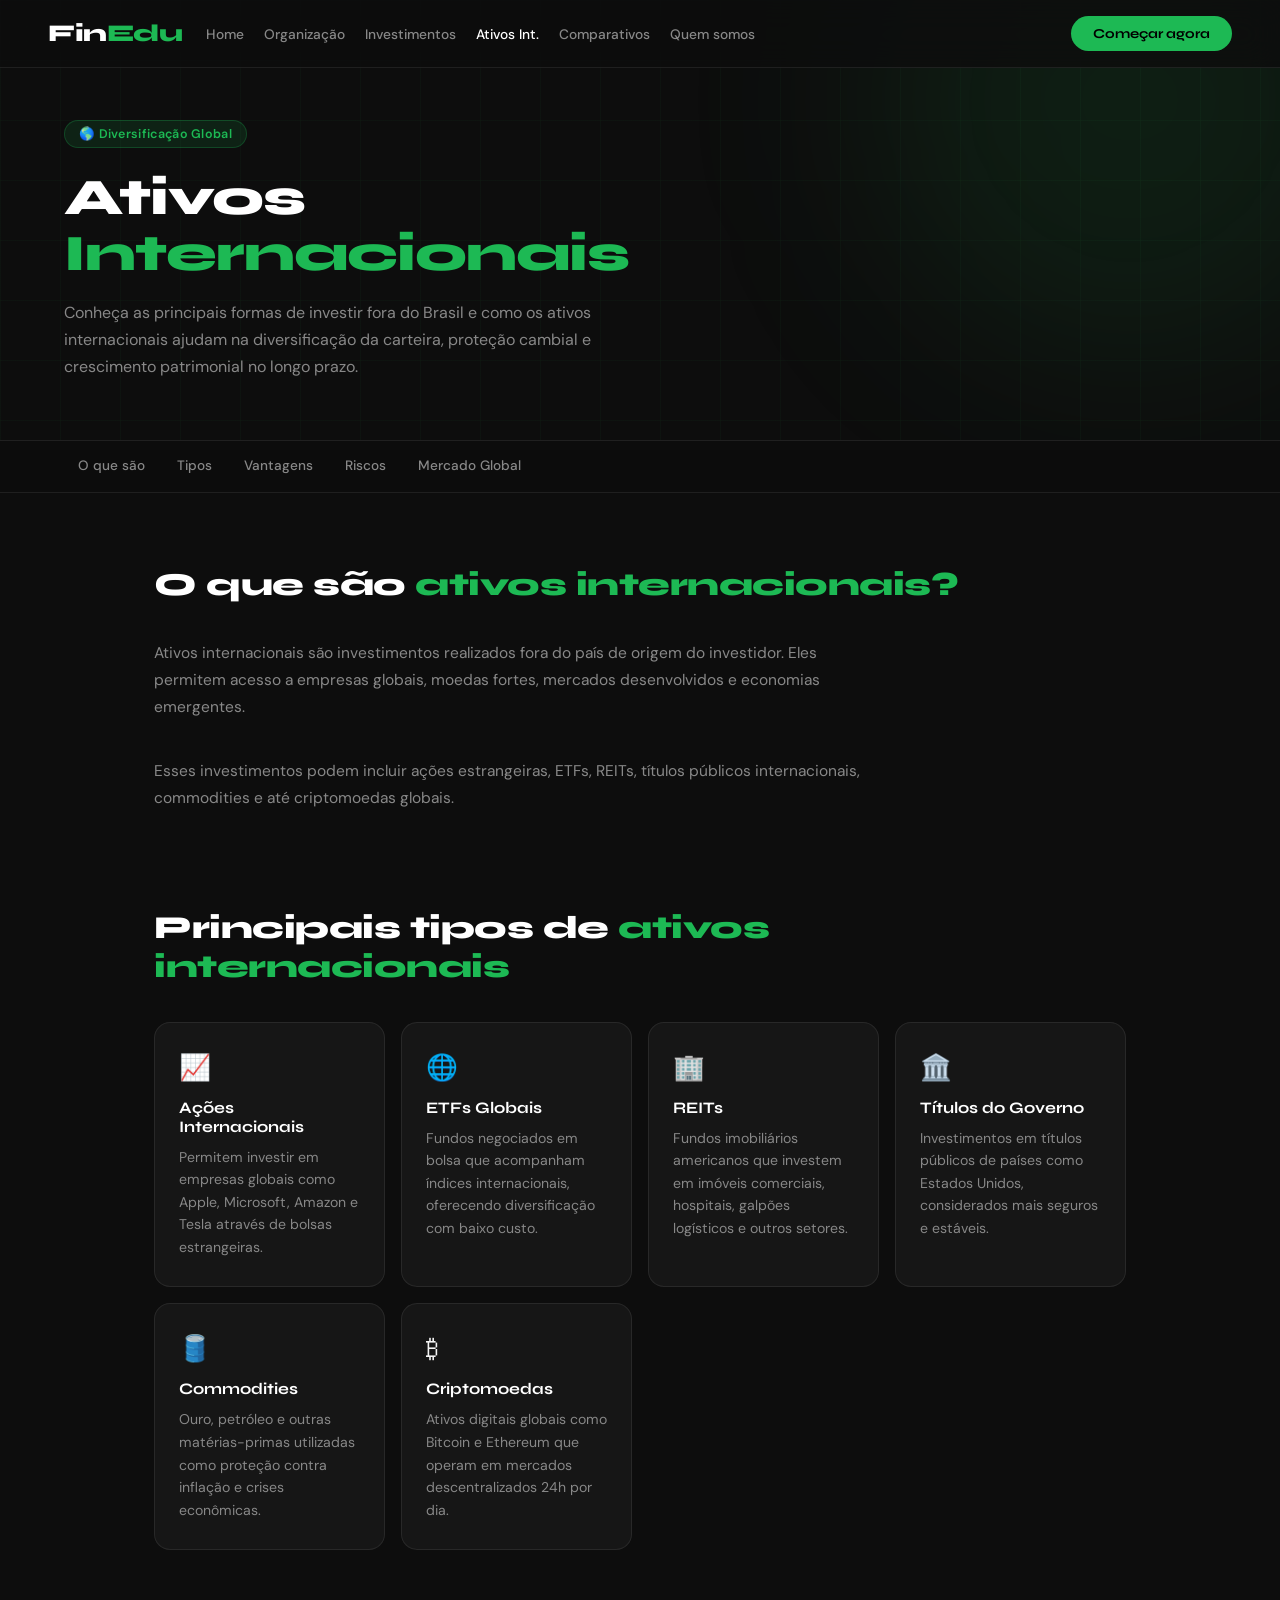
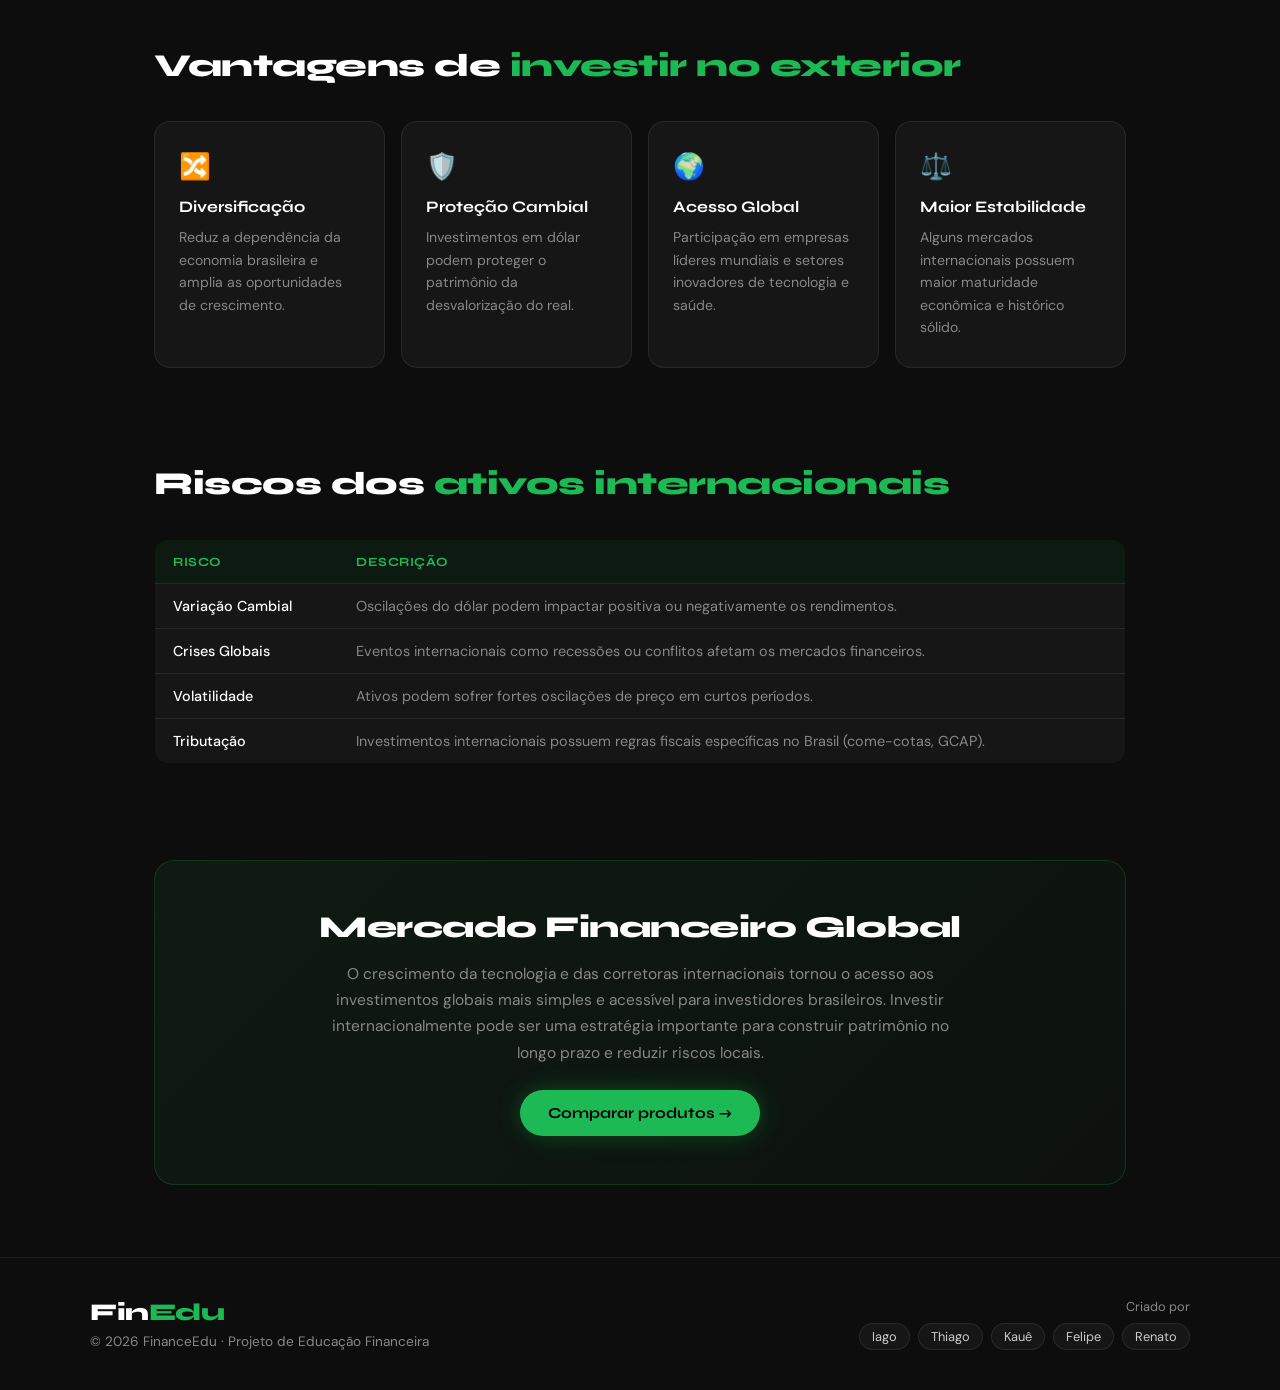
==== commit 6669ea75: "Atualizando projeto" ====
--- a/pages/ativos-internacionais.html
+++ b/pages/ativos-internacionais.html
@@ -20,6 +20,7 @@
       <li><a href="investimentos.html">Investimentos</a></li>
       <li><a href="ativos-internacionais.html" class="active">Ativos Int.</a></li>
       <li><a href="comparativos.html">Comparativos</a></li>
+      <li><a href="quem-somos.html">Quem somos</a></li>
     </ul>
     <button class="nav-cta">Começar agora</button>
     <button class="hamburger" id="hamburger">&#9776;</button>
@@ -172,4 +173,4 @@
 
   <script src="../assets/js/scripts.js"></script>
 </body>
-</html>+</html>
--- a/assets/css/styles.css
+++ b/assets/css/styles.css
@@ -36,7 +36,7 @@
     z-index: 100;
     display: flex;
     align-items: center;
-    gap: 32px;
+    gap: 24px;
     padding: 0 48px;
     height: 68px;
     background: rgba(13,13,13,0.85);
@@ -58,13 +58,13 @@
 .nav-links {
     display: flex;
     list-style: none;
-    gap: 28px;
+    gap: 20px;
     flex: 1;
 }
 .nav-links a {
     color: var(--text-muted);
     text-decoration: none;
-    font-size: 0.9rem;
+    font-size: 0.86rem;
     font-weight: 500;
     transition: color 0.2s;
 }
@@ -376,4 +376,4 @@
     .hero-stats { flex-wrap: wrap; gap: 16px; }
     .stat-divider { display: none; }
     .hero-right { min-height: 420px; }
-}+}
--- a/assets/css/pages.css
+++ b/assets/css/pages.css
@@ -256,6 +256,185 @@
     font-size: 0.97rem;
     line-height: 1.7;
     max-width: 620px;
+}
+
+/* --- Quem somos --- */
+.about-hero {
+    min-height: 420px;
+}
+
+.about-container {
+    max-width: 1180px;
+}
+
+.about-section {
+    display: grid;
+    grid-template-columns: minmax(360px, 1.2fr) minmax(280px, 0.9fr);
+    align-items: center;
+    gap: 32px;
+}
+
+.about-section > div:first-child {
+    grid-column: 1 / -1;
+    max-width: 720px;
+}
+
+.about-section > div:first-child p {
+    color: var(--text-muted);
+    font-size: 0.97rem;
+    line-height: 1.75;
+    margin-top: 14px;
+    max-width: 620px;
+}
+
+.team-orbit {
+    position: relative;
+    min-height: 460px;
+    border-radius: 28px;
+    border: 1px solid var(--border);
+    background:
+        radial-gradient(circle at 50% 50%, rgba(29,185,84,0.14), transparent 34%),
+        rgba(255,255,255,0.025);
+    overflow: hidden;
+}
+
+.market-rings,
+.market-rings span {
+    position: absolute;
+    inset: 50%;
+    border: 1px solid rgba(29,185,84,0.12);
+    border-radius: 50%;
+    transform: translate(-50%, -50%);
+    pointer-events: none;
+}
+
+.market-rings { width: 310px; height: 310px; }
+.market-rings span:nth-child(1) { width: 210px; height: 210px; }
+.market-rings span:nth-child(2) { width: 390px; height: 390px; }
+.market-rings span:nth-child(3) { width: 520px; height: 520px; opacity: 0.4; }
+
+.team-bubble {
+    position: absolute;
+    width: 112px;
+    height: 112px;
+    border-radius: 50%;
+    border: 1px solid rgba(29,185,84,0.3);
+    background: rgba(17,17,17,0.88);
+    color: #fff;
+    font-family: var(--font-head);
+    font-weight: 800;
+    cursor: pointer;
+    box-shadow: 0 18px 44px rgba(0,0,0,0.38);
+    transition: border-color 0.2s, box-shadow 0.2s, transform 0.2s, background 0.2s;
+    animation: bubbleFloat 6s ease-in-out infinite;
+    z-index: 2;
+    overflow: hidden;
+    padding: 0;
+}
+
+.team-bubble img {
+    position: absolute;
+    inset: 0;
+    width: 100%;
+    height: 100%;
+    object-fit: cover;
+    opacity: 0.82;
+    transition: opacity 0.2s, transform 0.25s;
+}
+
+.team-bubble span {
+    position: relative;
+    z-index: 2;
+    display: grid;
+    place-items: end center;
+    width: 100%;
+    height: 100%;
+    padding-bottom: 14px;
+    color: #fff;
+    text-shadow: 0 2px 10px rgba(0,0,0,0.85);
+    background: linear-gradient(to top, rgba(0,0,0,0.7), transparent 58%);
+}
+
+.team-bubble:hover,
+.team-bubble.active {
+    border-color: var(--green);
+    background: rgba(29,185,84,0.16);
+    box-shadow: 0 0 34px rgba(29,185,84,0.24), 0 18px 44px rgba(0,0,0,0.42);
+}
+
+.team-bubble:hover img,
+.team-bubble.active img {
+    opacity: 1;
+    transform: scale(1.06);
+}
+
+.bubble-iago {
+    top: 54px;
+    left: 52px;
+    animation-delay: 0s;
+}
+
+.bubble-thiago {
+    top: 84px;
+    right: 42px;
+    animation-delay: 0.7s;
+}
+
+.bubble-kaue {
+    top: 184px;
+    left: 50%;
+    --bubble-x: -50%;
+    animation-delay: 1.1s;
+}
+
+.bubble-felipe {
+    bottom: 62px;
+    left: 74px;
+    animation-delay: 0.35s;
+}
+
+.bubble-renato {
+    right: 68px;
+    bottom: 54px;
+    animation-delay: 1.45s;
+}
+
+@keyframes bubbleFloat {
+    0%, 100% {
+        transform: translate(var(--bubble-x, 0), 0);
+    }
+
+    50% {
+        transform: translate(var(--bubble-x, 0), -12px);
+    }
+}
+
+.team-detail {
+    background: rgba(17,17,17,0.88);
+    border: 1px solid var(--border);
+    border-radius: 18px;
+    padding: 28px;
+    box-shadow: 0 20px 60px rgba(0,0,0,0.32);
+}
+
+.team-detail h3 {
+    font-family: var(--font-head);
+    font-size: 2rem;
+    color: #fff;
+    margin-bottom: 6px;
+}
+
+.team-detail strong {
+    display: block;
+    color: var(--green);
+    font-size: 0.9rem;
+    margin-bottom: 18px;
+}
+
+.team-detail p {
+    color: var(--text-muted);
+    font-size: 0.96rem;
+    line-height: 1.75;
 }
 
 /* --- CALCULADORA --- */
@@ -417,6 +596,12 @@
     .page-container { padding: 48px 28px; gap: 64px; }
     .highlight-box { padding: 32px 24px; }
     .calc-wrapper { padding: 24px 20px; }
+    .about-section {
+        grid-template-columns: 1fr;
+    }
+    .team-orbit {
+        min-height: 420px;
+    }
 }
 @media (max-width: 640px) {
     .page-hero { padding: 100px 20px 40px; }
@@ -427,4 +612,20 @@
     .calc-btn { width: 100%; text-align: center; }
     .styled-table { font-size: 0.8rem; }
     .styled-table th, .styled-table td { padding: 10px 12px; }
-}+    .team-orbit {
+        min-height: 520px;
+    }
+    .team-bubble {
+        width: 96px;
+        height: 96px;
+        font-size: 0.88rem;
+    }
+    .bubble-iago { top: 34px; left: 24px; }
+    .bubble-thiago { top: 116px; right: 24px; }
+    .bubble-kaue { top: 218px; left: 50%; }
+    .bubble-felipe { bottom: 114px; left: 28px; }
+    .bubble-renato { right: 28px; bottom: 28px; }
+    .team-detail {
+        padding: 24px 20px;
+    }
+}
